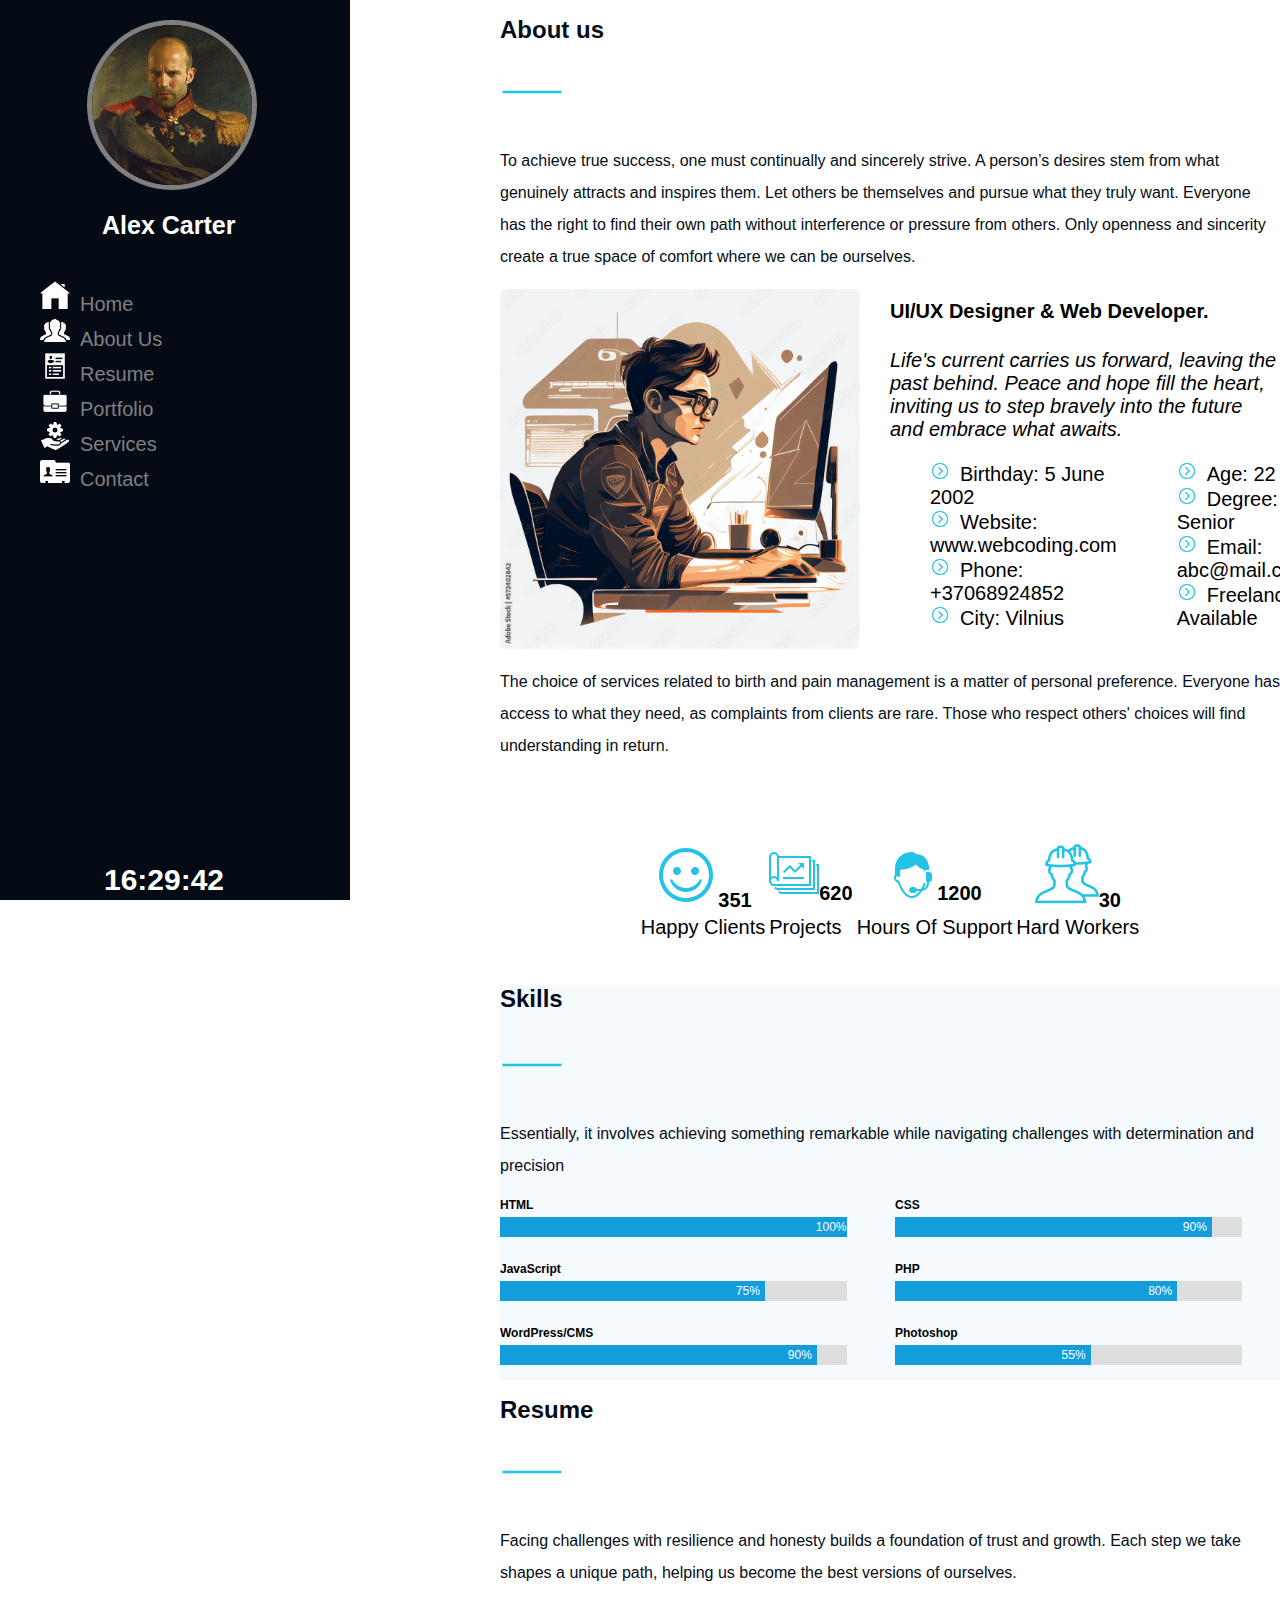
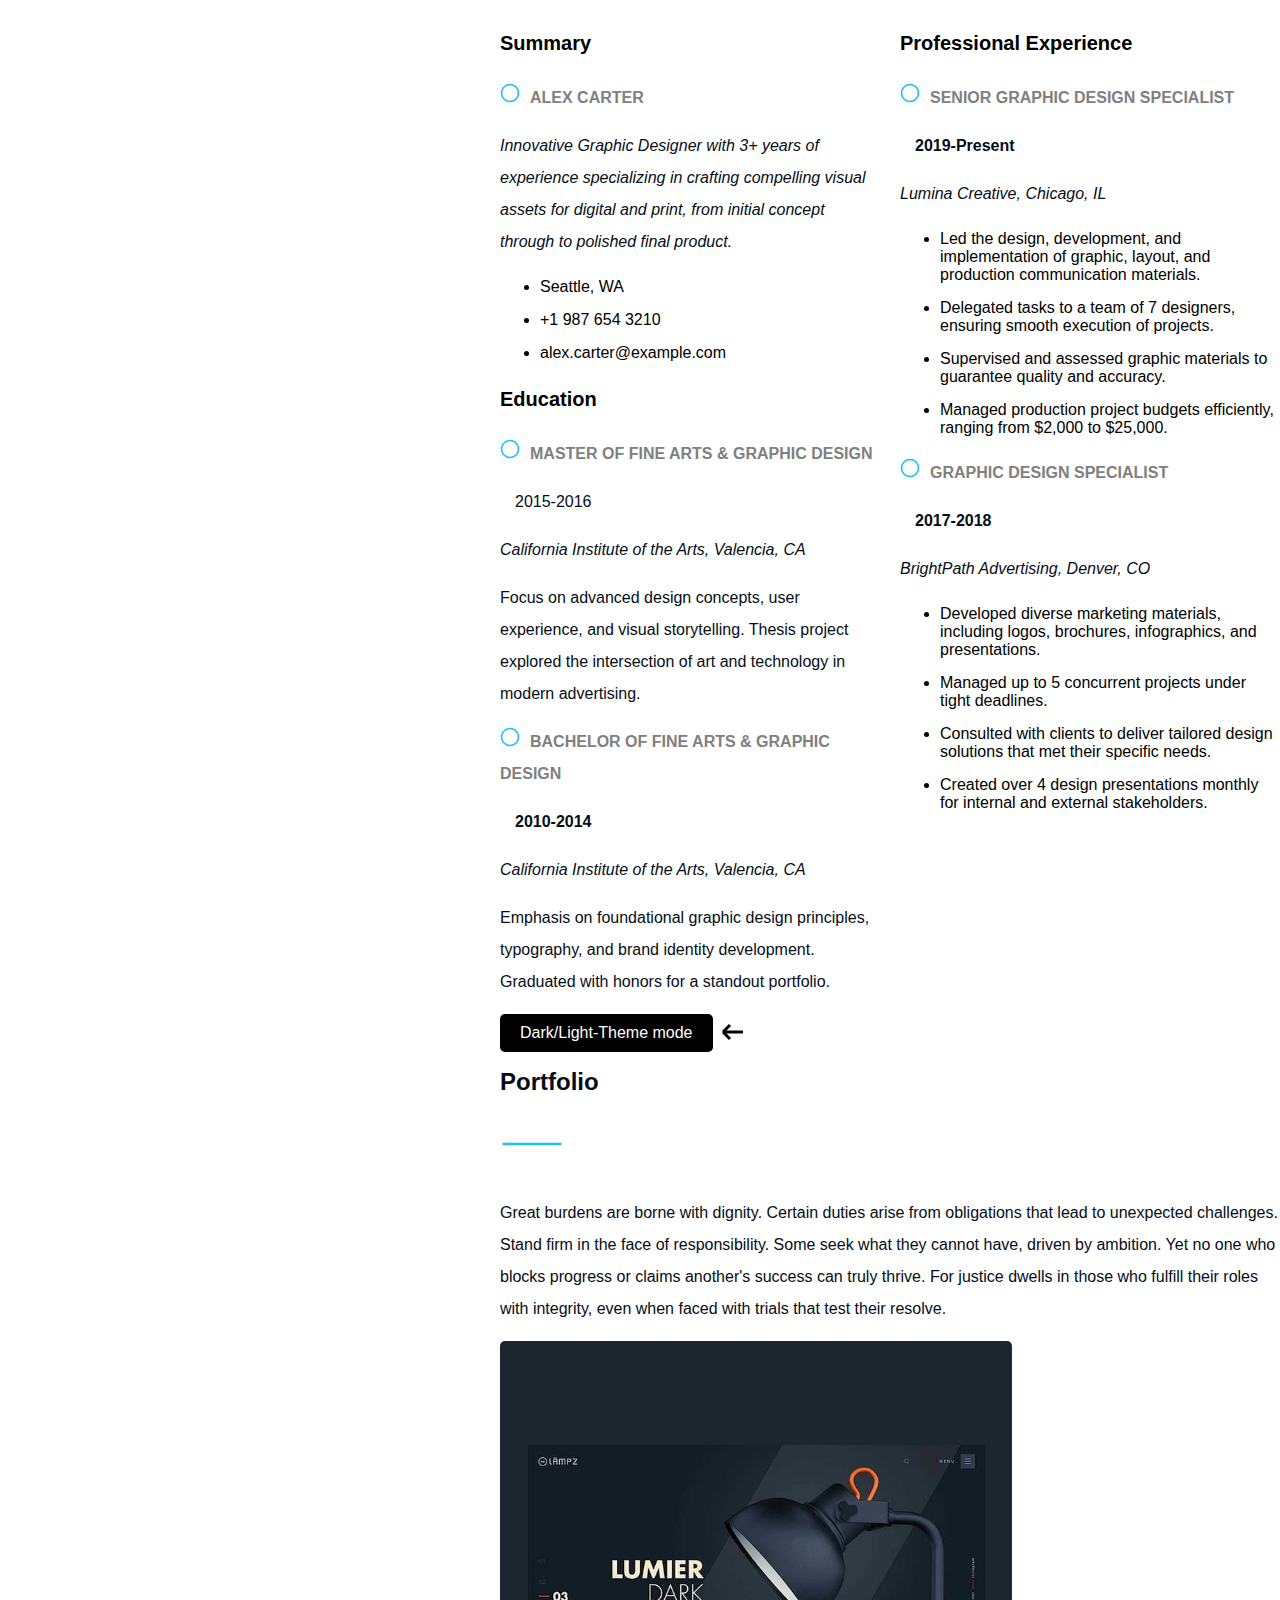
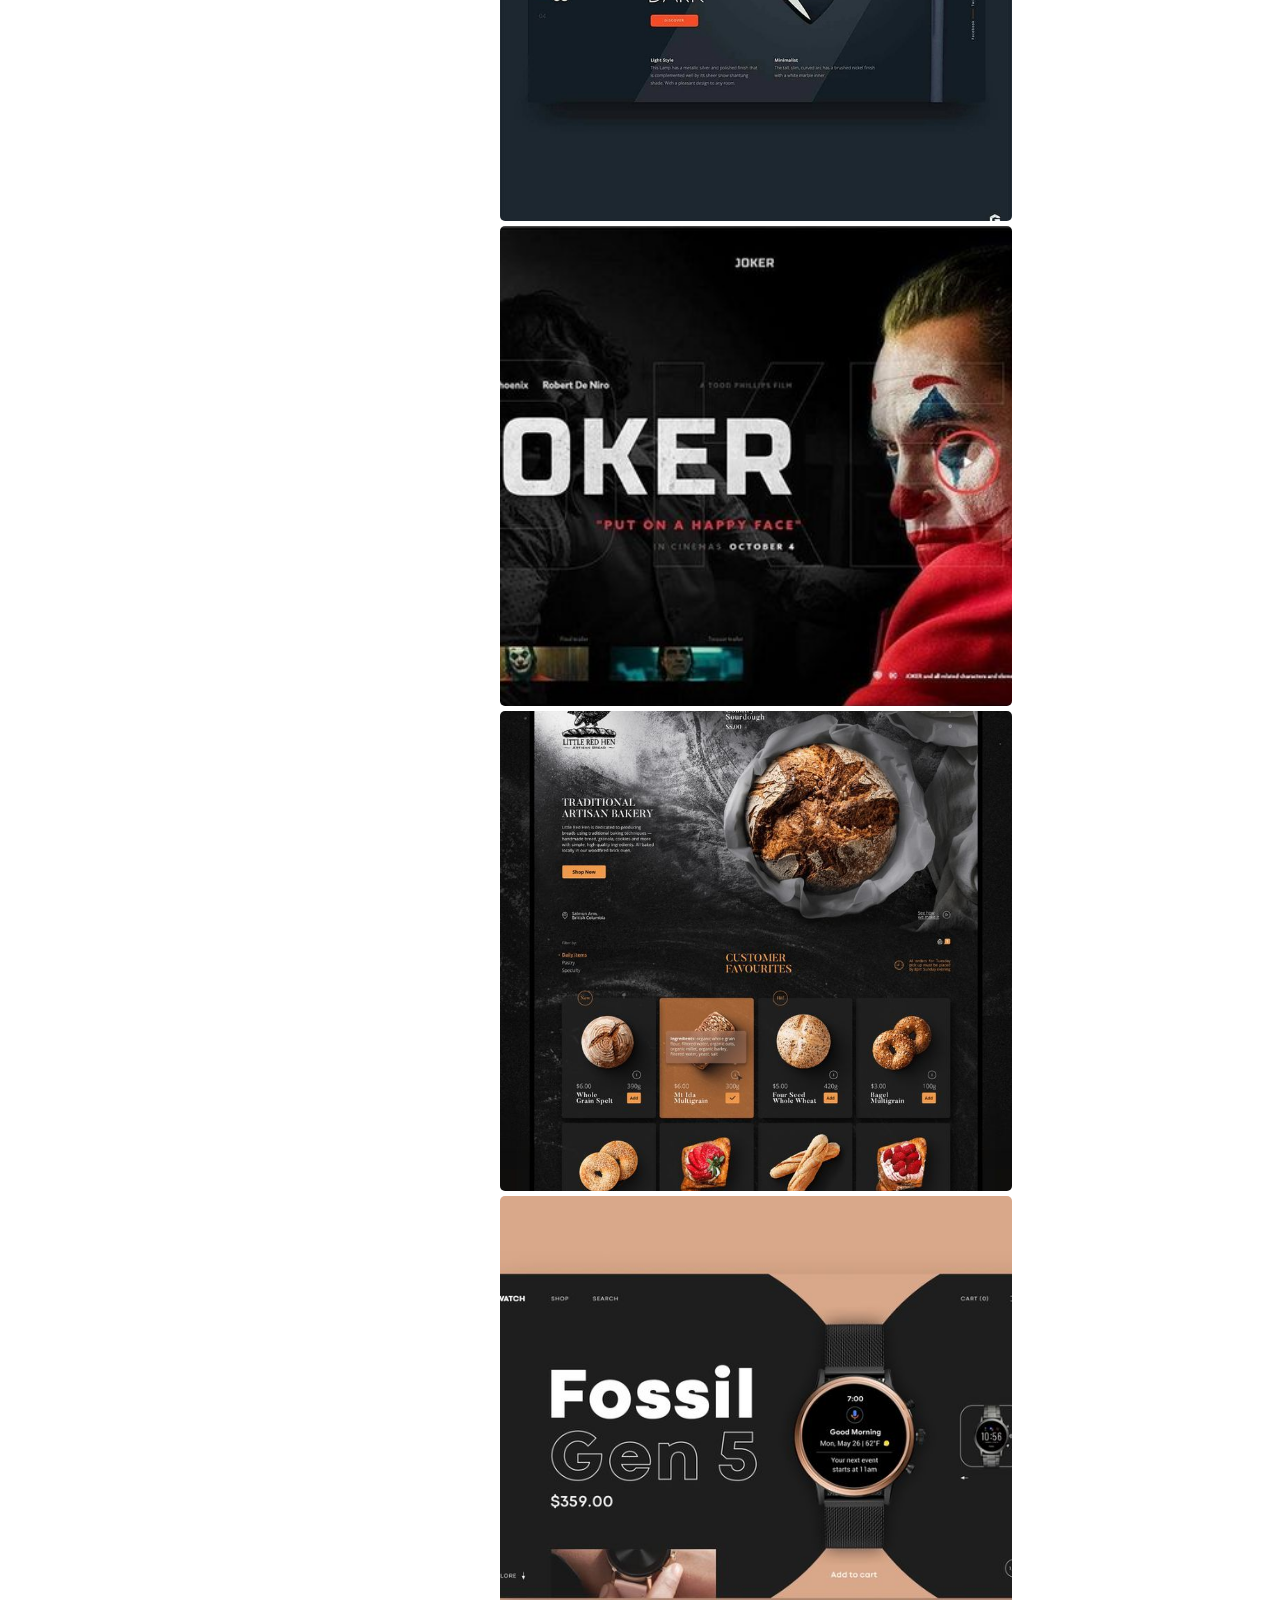
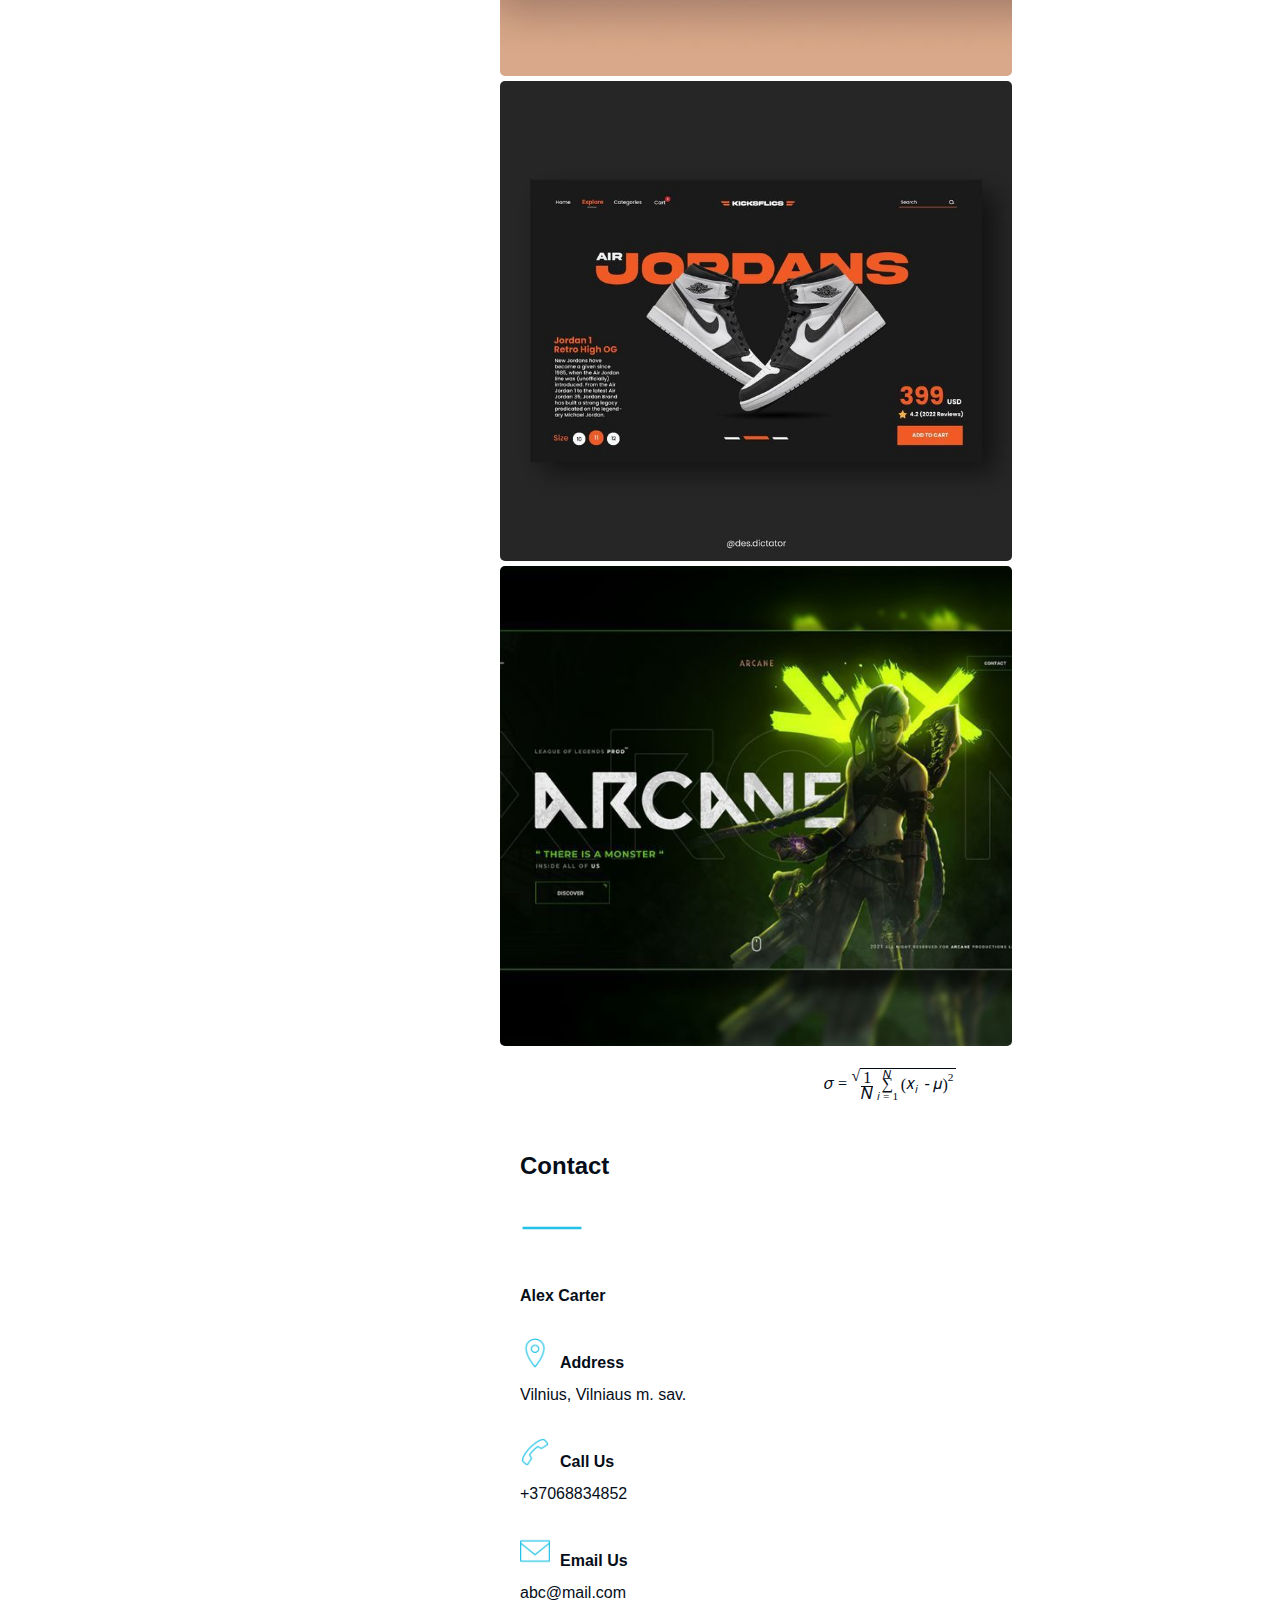
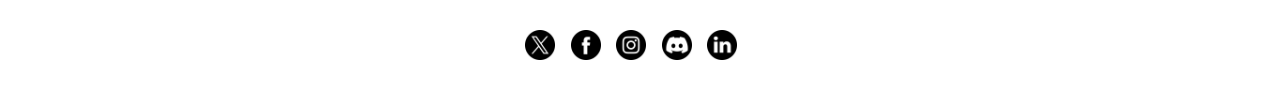
==== LAB10/index.html @ 64a76c17 "Add files via upload" ====
<!DOCTYPE html>
<html lang="en">
    <head>
        <meta charset="UTF-8">
        <meta name="viewport" content="width=device-width, initial-scale=1.0">
        <title>HTML Document</title>
        <link rel="stylesheet" href="styles.css">
        <script src="functions.js" defer></script>
    </head>
    <body>

        <div class="sidebar">
            <ul>
                <li><img src="LB8_Photos/weblogo.jpg"
                        style="width:160px;height:160px" class="web-logo"></li>
                <p class="web-logo-text"><strong>Alex Carter</strong></p>
                <li><a href="#home"><img src="LB8_Photos/home.png" alt="Home"
                            class="sidebar-logo">Home</a></li>
                <li><a href="#about-us"><img src="LB8_Photos/aboutus.png"
                            alt="About Us" class="sidebar-logo">About
                        Us</a></li>
                <li><a href="#Resume"><img src="LB8_Photos/resume.png"
                            alt="Resume" class="sidebar-logo">Resume</a></li>
                <li><a href="#portfolio"><img src="LB8_Photos/portfolio.png"
                            alt="Portfolio"
                            class="sidebar-logo">Portfolio</a></li>
                <li><a href="#services"><img src="LB8_Photos/services.png"
                            alt="Services"
                            class="sidebar-logo">Services</a></li>
                <li><a href="#contact"><img src="LB8_Photos/contact.png"
                            alt="Contact" class="sidebar-logo">Contact</a></li>
                <div id="clock"></div>
            </ul>
        </div>
        <div class="maincontent">
            <div id="home" class="Home"></div>
            <button id="scrollToTopBtn" title="Go to top"><img
                    src="LB8_Photos/scroll.png" class="scroll"></button>
            <div class="biography">
                <section id="about-us" class="about-us">
                    <h1>About us</h1>
                    <img src="LB8_Photos/line.png" class="line">
                    <p>To achieve true success, one must continually and
                        sincerely strive. A
                        person’s desires stem from what genuinely attracts and
                        inspires
                        them. Let others be themselves and pursue what they
                        truly want.
                        Everyone has the right to find their own path without
                        interference
                        or pressure from others. Only openness and sincerity
                        create a true
                        space of comfort where we can be ourselves.</p>
                </section>
                <img src="LB8_Photos/graphic_designer.jpg"
                    alt="Graphic Designer"
                    style="float:left; width:360px;height:360px"
                    class="portret">
                <section class="main-information">
                    <h4>UI/UX Designer & Web Developer.</h4>
                    <em>Life's current carries us forward, leaving the past
                        behind. Peace and
                        hope fill the heart, inviting us to step bravely into
                        the future and
                        embrace what awaits.</em>
                <div class="info-box">
                    <div class="info">
                        <ul>
                            <li><img src="LB8_Photos/infoarrow.png" class="info-arrow">Birthday: 5 June 2002</li>
                            <li><img src="LB8_Photos/infoarrow.png" class="info-arrow">Website: www.webcoding.com</li>
                            <li><img src="LB8_Photos/infoarrow.png" class="info-arrow">Phone: +37068924852</li>
                            <li><img src="LB8_Photos/infoarrow.png" class="info-arrow">City: Vilnius</li>
                            </ul>
                        </div>
                            <div class="info">
                        <ul>
                            <li><img src="LB8_Photos/infoarrow.png" class="info-arrow">Age: 22</li>
                            <li><img src="LB8_Photos/infoarrow.png" class="info-arrow">Degree: Senior</li>
                            <li><img src="LB8_Photos/infoarrow.png" class="info-arrow">Email: abc@mail.com</li>
                            <li><img src="LB8_Photos/infoarrow.png" class="info-arrow">Freelance: Available</li>
                        </ul>
                    </div>
                </div>
                    <p>The choice of services related to birth and pain
                        management is a matter
                        of personal preference.
                        Everyone has access to what they need, as complaints
                        from clients are
                        rare. Those who respect others' choices will find
                        understanding in
                        return.</p>
                </section>
                <table class="statistics">
                    <tr>
                        <th><img src="LB8_Photos/happyclients.png" class="stat-photo">351</th>
                        <th><img src="LB8_Photos/projects.png" class="stat-photo">620</th>
                        <th><img src="LB8_Photos/hoursofsupport.png" class="stat-photo">1200</th>
                        <th><img src="LB8_Photos/hardworkers.png" class="stat-photo">30</th>
                    </tr>
                    <tr>
                        <td>Happy Clients</td>
                        <td>Projects</td>
                        <td>Hours Of Support</td>
                        <td>Hard Workers</td>
                    </tr>
                </table>
            </div>
            <br>
            <div id="skills" class="skills">
                <h2>Skills</h2>
                <img src="LB8_Photos/line.png" class="line">
                <p>Essentially, it involves achieving something remarkable while
                    navigating challenges with determination and precision</p>
                <div class="skills-container">
                    <div class="skill-bar">
                        <span>HTML</span>
                        <div class="progress-bar">
                            <div class="fill" style="width: 100%;">100%</div>
                        </div>
                    </div>
                    <div class="skill-bar">
                        <span>CSS</span>
                        <div class="progress-bar">
                            <div class="fill" style="width: 90%;">90%</div>
                        </div>
                    </div>
                    <div class="skill-bar">
                        <span>JavaScript</span>
                        <div class="progress-bar">
                            <div class="fill" style="width: 75%;">75%</div>
                        </div>
                    </div>
                    <div class="skill-bar">
                        <span>PHP</span>
                        <div class="progress-bar">
                            <div class="fill" style="width: 80%;">80%</div>
                        </div>
                    </div>
                    <div class="skill-bar">
                        <span>WordPress/CMS</span>
                        <div class="progress-bar">
                            <div class="fill" style="width: 90%;">90%</div>
                        </div>
                    </div>
                    <div class="skill-bar">
                        <span>Photoshop</span>
                        <div class="progress-bar">
                            <div class="fill" style="width: 55%;">55%</div>
                        </div>
                    </div>
                </div>
            </div>
            <div id="Resume" class="Resume">
                <h1>Resume</h1>
                <img src="LB8_Photos/line.png" class="line">
                <p>Facing challenges with resilience and honesty builds a
                    foundation of
                    trust and growth. Each step we take shapes a unique path,
                    helping us
                    become the best versions of ourselves.</p>
                    <div class="exp">
            <div class="half-exp">
                    <h4>Summary</h4>
                <div class="summary">
                    <p style="color: gray"><img src="LB8_Photos/circle.png" class="circle-logo"><strong>ALEX CARTER</strong></p>
                    <p><em>Innovative Graphic Designer with 3+ years of experience
                        specializing in
                        crafting compelling
                        visual assets for digital and print, from initial
                        concept through to
                        polished final product.</em></p>
                    <ul>
                        <li>Seattle, WA</li>
                        <li>+1 987 654 3210</li>
                        <li>alex.carter@example.com</li>
                    </ul>
                </div>
                <h4>Education</h4>
                <div class="education">
                <p style="color: gray"><img src="LB8_Photos/circle.png" class="circle-logo"><strong>MASTER OF FINE ARTS & GRAPHIC DESIGN</strong></p>
                <p style="margin-left: 15px">2015-2016</p>
                <p><em>California Institute of the Arts, Valencia, CA</em></p>
                <p>Focus on advanced design concepts, user experience, and
                    visual
                    storytelling. Thesis project explored the intersection of
                    art and
                    technology in modern advertising.</p>
                <p style="color: gray"><img src="LB8_Photos/circle.png" class="circle-logo"><strong>BACHELOR OF FINE ARTS & GRAPHIC DESIGN</strong></p>
                <p style="margin-left: 15px"><strong>2010-2014</strong></p>
                <p><em>California Institute of the Arts, Valencia, CA</em></p>
                <p>Emphasis on foundational graphic design principles,
                    typography, and brand
                    identity development. Graduated with honors for a standout
                    portfolio.</p>
                </div>
            </div>
                <div class="half-exp">
                    <h4>Professional Experience</h4>
                    <div class="experience">
                    <p style="color: gray"><img src="LB8_Photos/circle.png" class="circle-logo"><strong>SENIOR GRAPHIC DESIGN SPECIALIST</strong></p>
                    <p style="margin-left: 15px"><strong>2019-Present</strong></p>
                    <p><em>Lumina Creative, Chicago, IL</em></p>
                    <ul>
                        <li>Led the design, development, and implementation of
                            graphic, layout,
                            and production communication materials.</li>
                        <li>Delegated tasks to a team of 7 designers, ensuring
                            smooth execution
                            of projects.</li>
                        <li>Supervised and assessed graphic materials to
                            guarantee quality and
                            accuracy.</li>
                        <li>Managed production project budgets efficiently,
                            ranging from $2,000
                            to $25,000.</li>
                    </ul>
                
                    <p style="color: gray"><img src="LB8_Photos/circle.png" class="circle-logo"><strong>GRAPHIC DESIGN SPECIALIST</strong></p>
                    <p style="margin-left: 15px"><strong>2017-2018</strong></p>
                    <p><em>BrightPath Advertising, Denver, CO</em></p>
                    <ul>
                        <li>Developed diverse marketing materials, including
                            logos, brochures,
                            infographics, and presentations.</li>
                        <li>Managed up to 5 concurrent projects under tight
                            deadlines.</li>
                        <li>Consulted with clients to deliver tailored design
                            solutions that met
                            their specific needs.</li>
                        <li>Created over 4 design presentations monthly for
                            internal and
                            external stakeholders.</li>
                    </ul>
                    </div>
                </div>
            </div>
                    <button id="theme-toggle">Dark/Light-Theme mode</button>
                    <svg width="30" height="30"
                        xmlns="http://www.w3.org/2000/svg"
                        style="vertical-align: middle;">
                        <line x1="25" y1="15" x2="5" y2="15" stroke="black"
                            stroke-width="3" />
                        <line x1="5" y1="15" x2="12" y2="8" stroke="black"
                            stroke-width="3" />
                        <line x1="5" y1="15" x2="12" y2="22" stroke="black"
                            stroke-width="3" />
                    </svg>
            </div>
            <div id="portfolio" class="portfolio">
                <h1>Portfolio</h1>
                <img src="LB8_Photos/line.png" class="line">
                <p>Great burdens are borne with dignity. Certain duties arise
                    from
                    obligations that lead to unexpected challenges. Stand firm
                    in the face
                    of responsibility.
                    Some seek what they cannot have, driven by ambition. Yet no
                    one who
                    blocks progress or claims another's success can truly
                    thrive.
                    For justice dwells in those who fulfill their roles with
                    integrity, even
                    when faced with trials that test their resolve.</p>
            </div>
            <div class="photos">
                <img src="LB8_Photos/lamp.jpg" alt="Lamp"
                    style="width:512px;height:480px">
                <img src="LB8_Photos/Joker.jpg" alt="Joker"
                    style="width:512px;height:480px">
                <img src="LB8_Photos/bakery.jpg" alt="Bakery"
                    style="width:512px;height:480px">
                <img src="LB8_Photos/watches.jpg" alt="Watch"
                    style="width:512px;height:480px">
                <img src="LB8_Photos/shoes.jpg" alt="Jordans"
                    style="width:512px;height:480px">
                <img src="LB8_Photos/arcane.jpg" alt="Arcane"
                    style="width:512px;height:480px">
            </div>
            <p>
                <math display="block">
                    <mrow>
                        <mi>σ</mi> <mo>=</mo>
                    </mrow>
                    <msqrt>
                        <mrow>
                            <mfrac>
                                <mn>1</mn>
                                <mi>N</mi>
                            </mfrac>
                            <munderover>
                                <mo stretchy="true" form="prefix">&sum;</mo>
                                <mrow>
                                    <mi>i</mi>
                                    <mo form="infix">=</mo>
                                    <mn>1</mn>
                                </mrow>
                                <mi>N</mi>
                            </munderover>
                            <msup>
                                <mrow>
                                    <mo>(</mo>
                                    <mrow>
                                        <msub>
                                            <mi>x</mi>
                                            <mi>i</mi>
                                        </msub>
                                        <mo>-</mo>
                                        <mi>μ</mi>
                                    </mrow>
                                    <mo>)</mo>
                                </mrow>
                                <mn>2</mn>
                            </msup>
                        </mrow>
                    </msqrt>
                </math>
            </p>
            <footer id="contact">
                <h1 style="text-align: left;">Contact</h1>
                <img src="LB8_Photos/line.png" style="float: left;" class="line">
                <p style="margin-top: 100px;"><strong>Alex Carter</strong></p>
                <p><img src="LB8_Photos/address.png" class="contact-logo"><strong>Address<br></strong> Vilnius, Vilniaus m. sav.</p>
                <p><img src="LB8_Photos/call.png" class="contact-logo"><strong>Call Us<br></strong> +37068834852</p>
                <p><img src="LB8_Photos/email.png" class="contact-logo"><strong>Email Us<br></strong> abc@mail.com</p>
                <a href="https://twitter.com"><img src="LB8_Photos/X.png"
                        class="logo"></a>
                <a href="https://facebook.com"><img
                        src="LB8_Photos/facebook.png" class="logo"></a>
                <a href="https://www.instagram.com"><img
                        src="LB8_Photos/instagram.png" class="logo"></a>
                <a href="https://discord.com"><img src="LB8_Photos/discord.png"
                        class="logo"></a>
                <a href="https://www.linkedin.com"><img
                        src="LB8_Photos/linkedin.png" class="logo"></a>
            </footer>
        </div>
    </body>
</html>
---- LAB10/styles.css ----
.info-box {
    display: flex;
    gap: 20px;
}

.info-group {
    flex: 1; 
}
.info-box ul {
    list-style-type: none; 
}

.info-arrow {
    width: 20px; 
    height: 20px;
    margin-right: 10px;
}

h1,
h2 {
    font-family: 'Arial', sans-serif;
    font-size: 24px;
    font-weight: bold;
    color: #050D18;
}

h4 {
    font-size: 20px;
}


p {
    font-family: 'Arial', sans-serif;
    font-size: 16px;
    font-weight: normal;
    line-height: 2;
    color: #050D18;
}

.skills {
    background-color: #F4FAFD;
}

.skills-container {
    display: grid;
    grid-template-columns: 1fr 1fr; 
    gap: 10px; 
}

.skill-bar {
    margin-bottom: 15px;
    font-size: 12px;
}

.skill-bar span {
    display: block;
    font-weight: bold;
    margin-bottom: 5px;
}

.progress-bar {
    width: 90%;
    background-color: #ddd;
    overflow: hidden;
    position: relative;
}

.progress-bar .fill {
    background-color: #149DDD;
    height: 20px;
    line-height: 20px;
    color: white;
    text-align: right;
    padding-right: 5px;
    white-space: nowrap;
}

.exp {
    display: flex;
    gap: 20px;
}

.half-exp {
    flex: 1; 
}

img {
    max-width: 100%;
    height: auto;
    border-radius: 5px;
    object-fit: cover;
}

@media (min-width: 480px) {
    body {
        font-size: 18px;
    }
    
    .photos {
        grid-template-columns: repeat(2, 1fr); 
    }
}

@media (min-width: 768px) {
    body {
        font-size: 20px;
    }
    
    .photos {
        grid-template-columns: repeat(3, 1fr); 
    }
}


body {
    background-color: #ffffff;
    color: #000000;
    font-family: Arial, sans-serif;
}


body.dark-mode {
    background-color: #121212;
    color: #ffffff;
}

body.dark-mode h1,
body.dark-mode h2,
body.dark-mode p {
    color: #ffffff;
}

body.dark-mode .skills{
    background-color: gray;
}

button {
    background-color: black;
    color: white;
    border: none;
    padding: 10px 20px;
    font-size: 16px;
    cursor: pointer;
    border-radius: 5px;
}

button:hover {
    background-color: #0b284b;
}

.portret {
    margin-right: 30px;
}

.statistics {
    margin-top: 10% ;
    margin-left: auto;
    margin-right: auto;
}

.summary {
    margin-left: auto;
}

.experience {
    margin-right: auto;
}


body {
    margin: 0;
    padding: 0;
    font-family: Arial, sans-serif;
}

.maincontent {
    padding-left: 500px;
}

.half-exp li{
    font-size: 16px;
    margin-top: 15px;
}

.sidebar {
    list-style-type: none;
    margin: 0;
    padding: 0;
    width: 350px;
    background-color: #040b14;
    height: 100%; 
    position: fixed; 
    overflow: auto;
    top: 0;
    left: 0;
    text-align: left;
  }

.sidebar a {
    color:gray;
}
#clock {
    font-size: 30px;
    font-weight: bold;
    text-align: center;
    margin: 120% 20% 0 0; 
    color: #fff;
}

#scrollToTopBtn {
    display: none;
    position: fixed;
    bottom: 20px;
    right: 20px;
    z-index: 99;
    font-size: 18px;
    border: none;
    outline: none;
    background-color: black;
    color: white;
    cursor: pointer;
    padding: 15px;
    border-radius: 50%;
    opacity: 0.2;
}

#scrollToTopBtn:hover {
    background-color: #333;
}

.sidebar ul li a:hover {
    color: #fff;
    transition: all 0.3s;
}
.sidebar ul li a {
    text-decoration: none; 
    border-bottom: none; 
}
.sidebar ul {
    list-style-type: none;
    margin-right: 0%
}
.web-logo {
    max-width: 100%;
    height: auto;
    display: block; 
    border-radius: 50%;
    border: 5px solid gray;
    margin-left: 15%;
}

footer {
    text-align: left; 
    padding: 20px; 

}
.logo {
    width: 30px; 
    height: 30px; 
    margin: 5px;
}

img.sidebar-logo {
    width: 30px; 
    height: 30px;
    margin-right: 10px;
}

.web-logo-text { 
    font-size: 25px; 
    color: #ffffff; 
    margin: 10px 0 10% 20%; 
}

.contact-logo {
    width: 30px; 
    height: 30px; 
    margin-right: 10px;
    margin-top: 10px;
    border-radius: 20%;
}

.contact-logo:hover {
    transform: scale(1.1); 
}

.circle-logo {
    width: 20px; 
    height: 20px;
    margin-right: 10px;
}
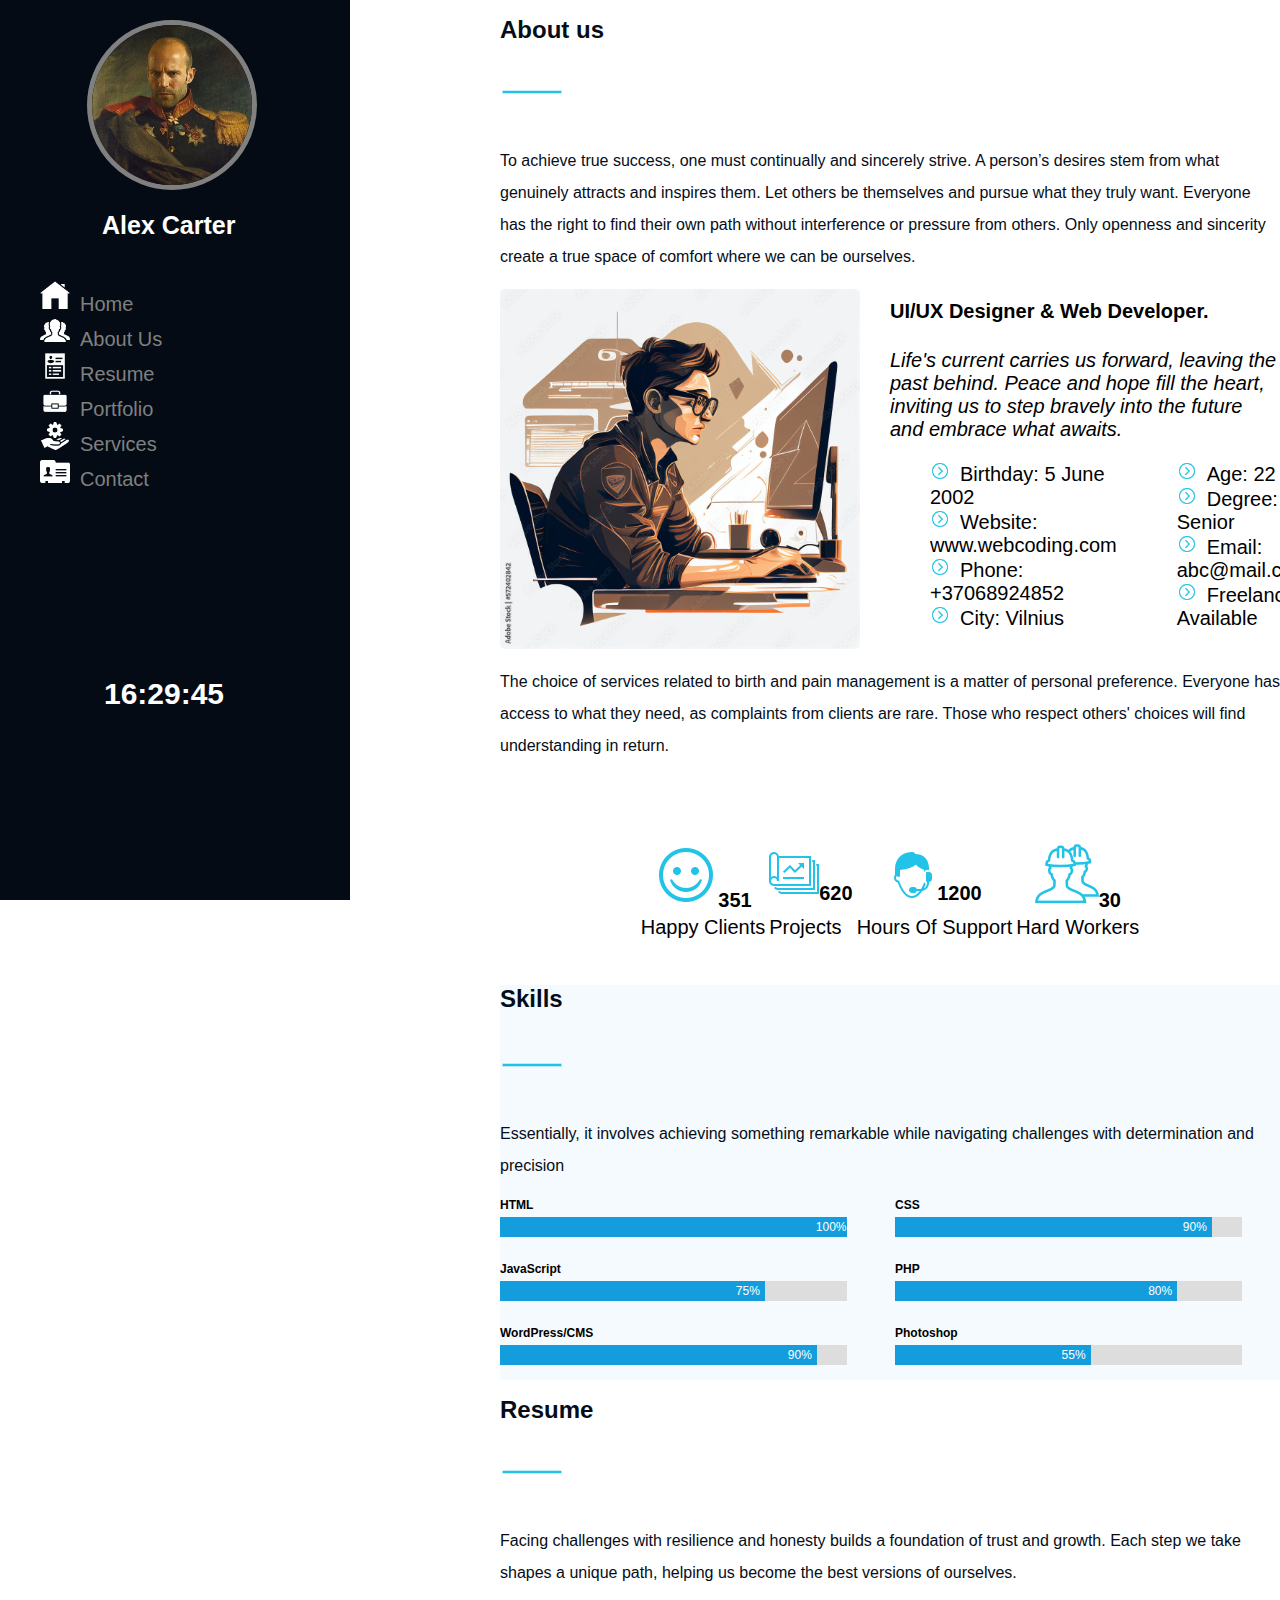
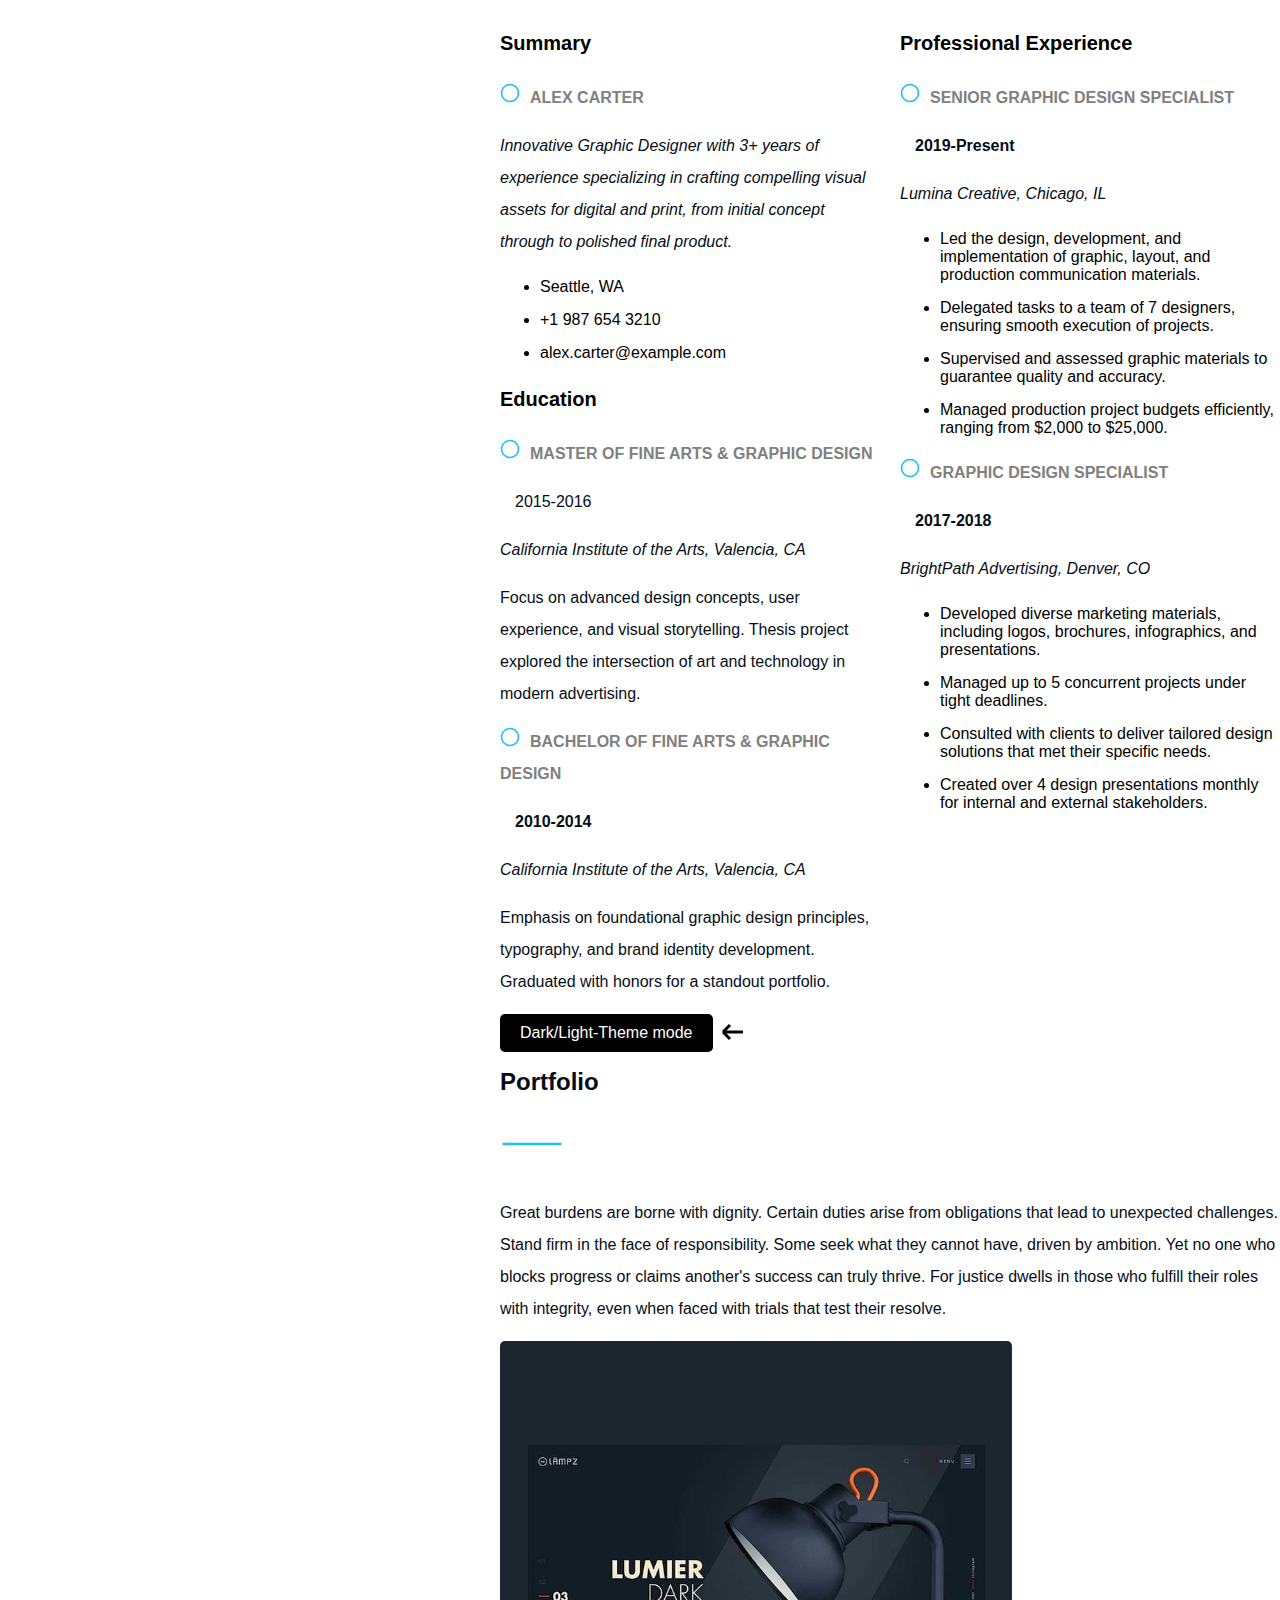
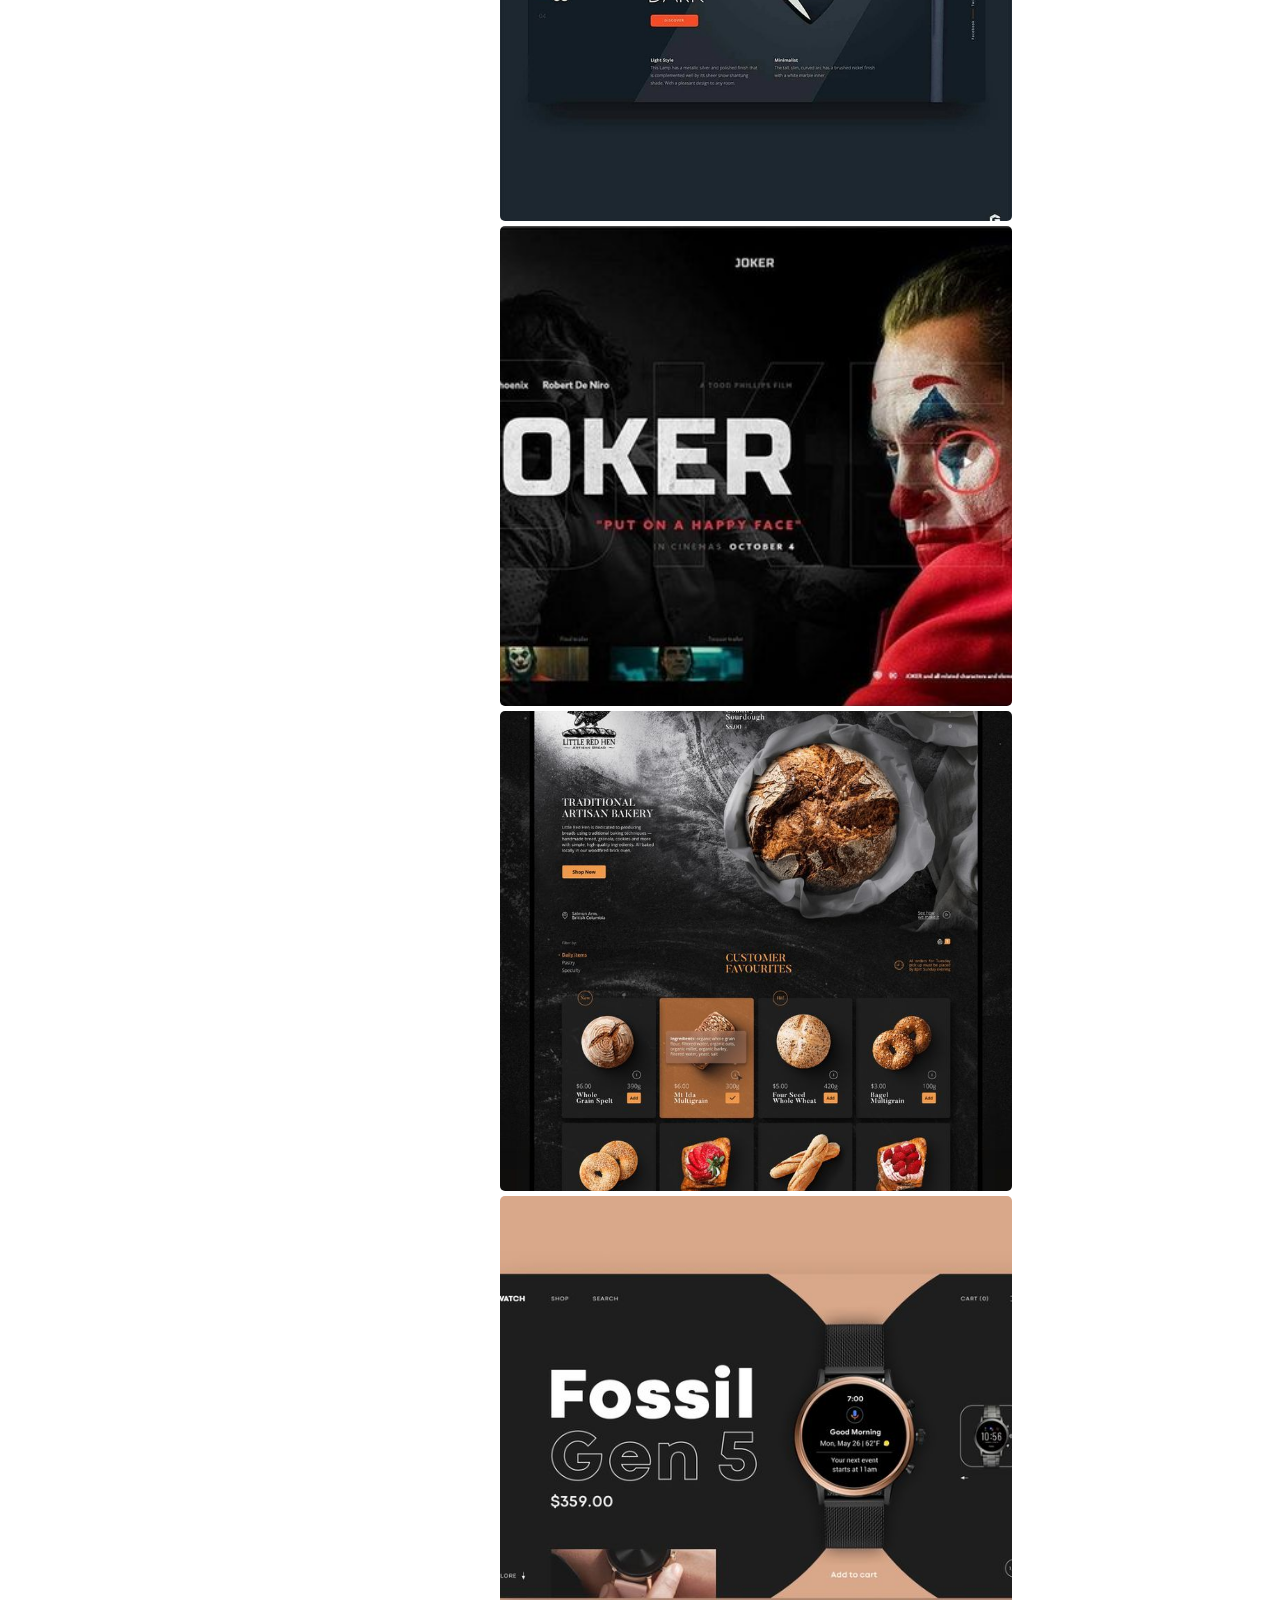
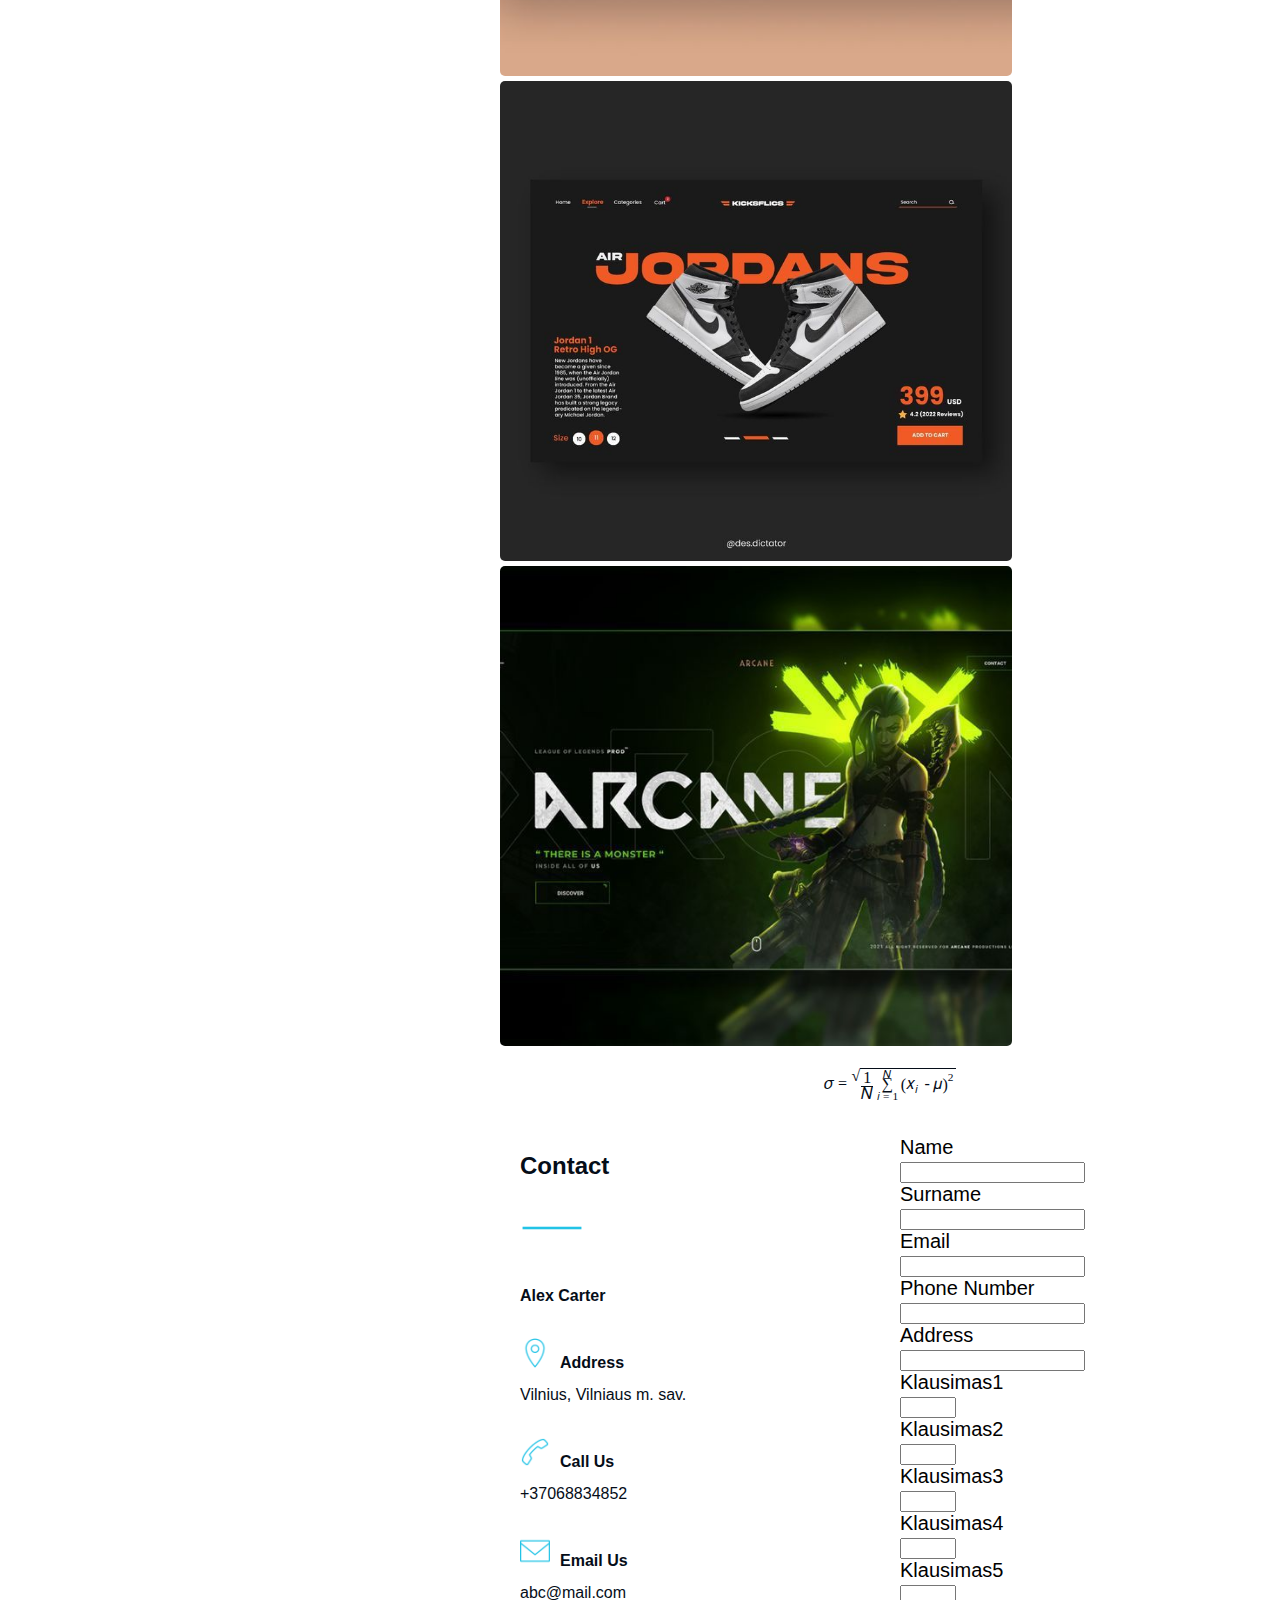
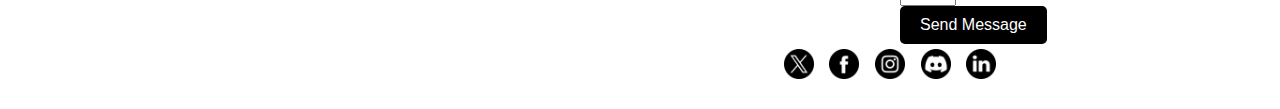
==== commit ff804ee7: "Add files via upload" ====
--- a/LAB10/index.html
+++ b/LAB10/index.html
@@ -316,12 +316,43 @@
                 </math>
             </p>
             <footer id="contact">
+                <div class="contacts">
+                <div class="contact-form">
                 <h1 style="text-align: left;">Contact</h1>
                 <img src="LB8_Photos/line.png" style="float: left;" class="line">
                 <p style="margin-top: 100px;"><strong>Alex Carter</strong></p>
                 <p><img src="LB8_Photos/address.png" class="contact-logo"><strong>Address<br></strong> Vilnius, Vilniaus m. sav.</p>
                 <p><img src="LB8_Photos/call.png" class="contact-logo"><strong>Call Us<br></strong> +37068834852</p>
                 <p><img src="LB8_Photos/email.png" class="contact-logo"><strong>Email Us<br></strong> abc@mail.com</p>
+            </div>
+                <div class="contact-form">
+                    <form id="contact-forms">
+                    <label for="Name"> Name</label><br> 
+                    <input type="text" id="name" name="name" required><br>
+                    <label for="Surname"> Surname</label><br>
+                    <input type="text" id="surname" surname="surname" required><br>
+                    <label for="Email"> Email</label><br>
+                    <input type="email" id="email" email="email" required><br>
+                    <label for="Phone"> Phone Number</label><br>
+                    <input type="tel" id="phone" phone="phone" required><br>
+                    <label for="Address"> Address</label><br>
+                    <input type="text" id="address" address="address" required><br>
+                    <label for="q1"> Klausimas1</label><br>
+                    <input type="number" id="q1" q1="q1" min="1" max="10" required><br>
+                    <label for="q2"> Klausimas2</label><br>
+                    <input type="number" id="q2" q2="q2" min="1" max="10"  required><br>
+                    <label for="q3"> Klausimas3</label><br>
+                    <input type="number" id="q3" q3="q3" min="1" max="10"  required><br>
+                    <label for="q4"> Klausimas4</label><br>
+                    <input type="number" id="q4" q4="q4" min="1" max="10"  required><br>
+                    <label for="q5"> Klausimas5</label><br>
+                    <input type="number" id="q5" q5="q5" min="1" max="10"  required><br>
+                    <button type="button" id="saveButton">Send Message</button>
+                </form>
+                <div id="result"></div>
+                </div>
+            </div>
+                <div class="socials" style="text-align: center;">
                 <a href="https://twitter.com"><img src="LB8_Photos/X.png"
                         class="logo"></a>
                 <a href="https://facebook.com"><img
@@ -332,6 +363,7 @@
                         class="logo"></a>
                 <a href="https://www.linkedin.com"><img
                         src="LB8_Photos/linkedin.png" class="logo"></a>
+                    </div>
             </footer>
         </div>
     </body>
--- a/LAB10/styles.css
+++ b/LAB10/styles.css
@@ -8,6 +8,15 @@
 }
 .info-box ul {
     list-style-type: none; 
+}
+
+.contacts {
+    display: flex;
+    gap: 20px;
+}
+
+.contact-form {
+    flex: 1;
 }
 
 .info-arrow {
@@ -203,7 +212,7 @@
     font-size: 30px;
     font-weight: bold;
     text-align: center;
-    margin: 120% 20% 0 0; 
+    margin: 60% 20% 0 0; 
     color: #fff;
 }
 
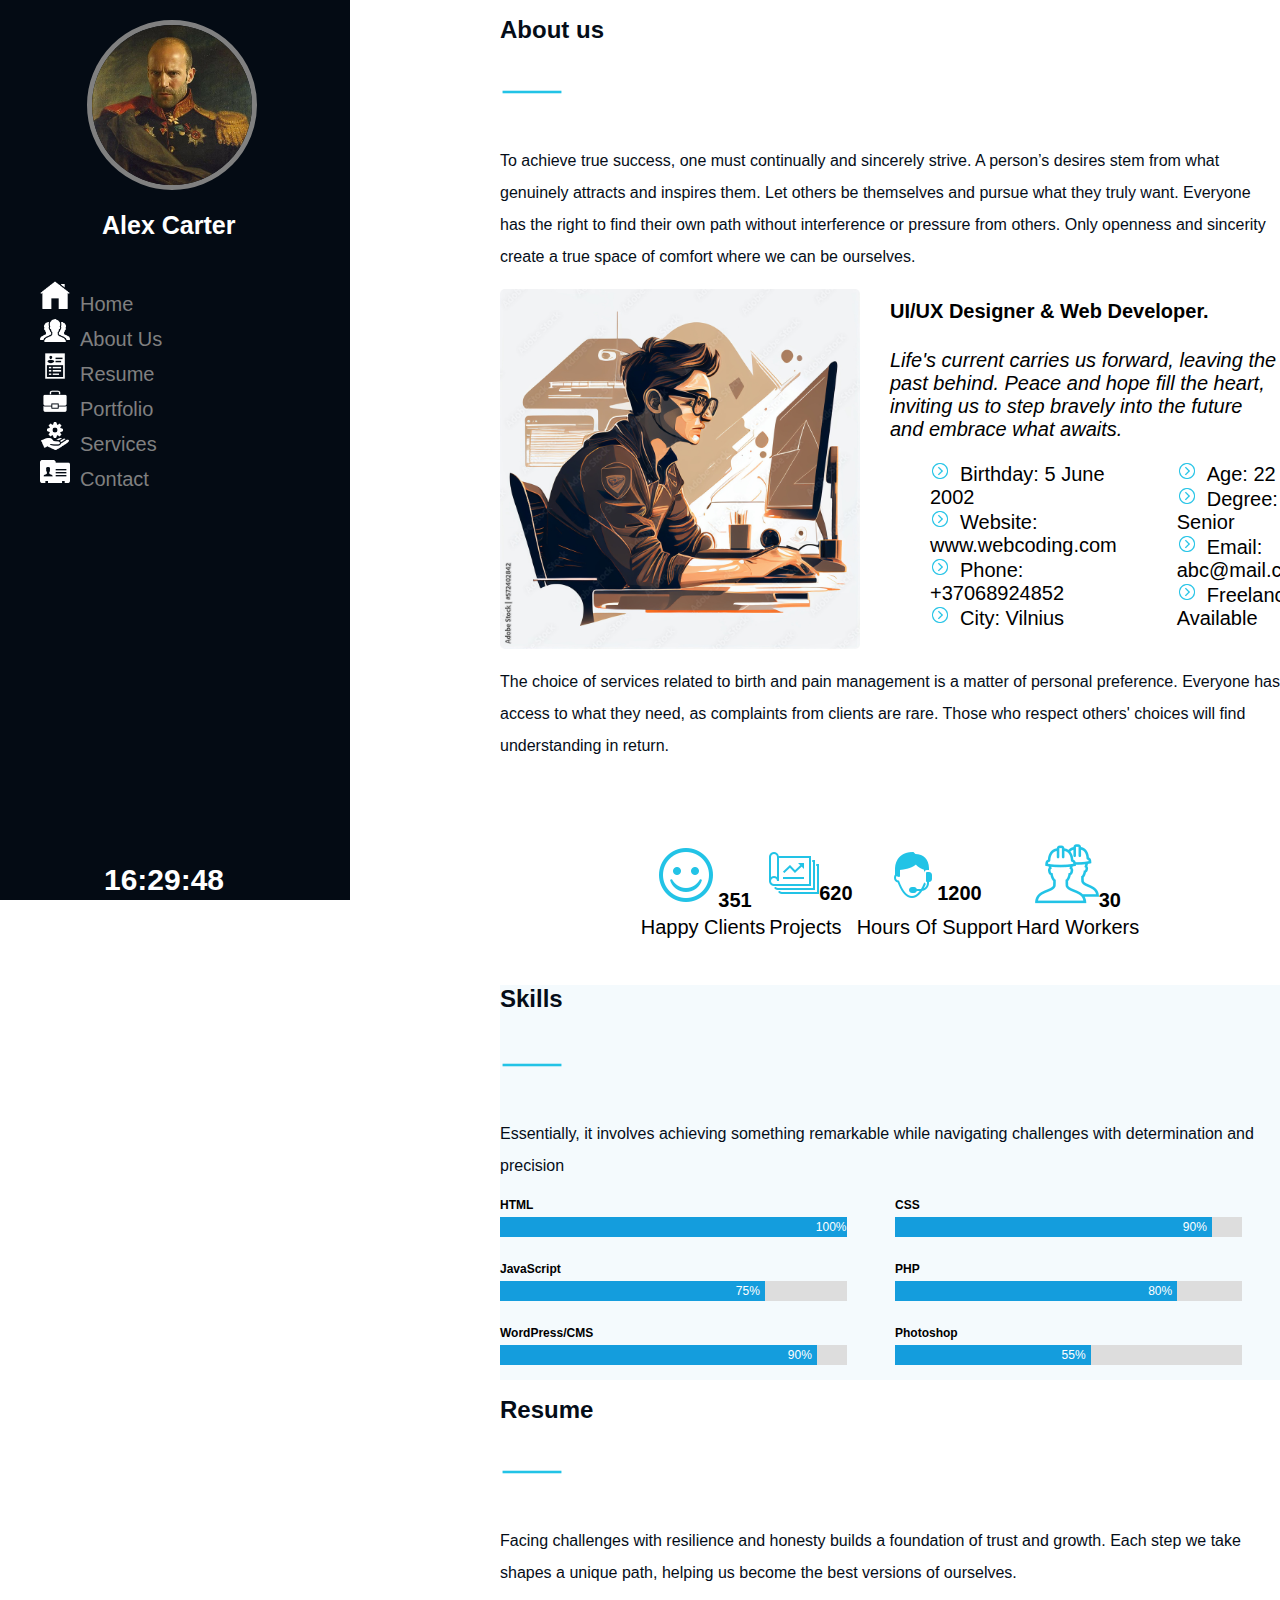
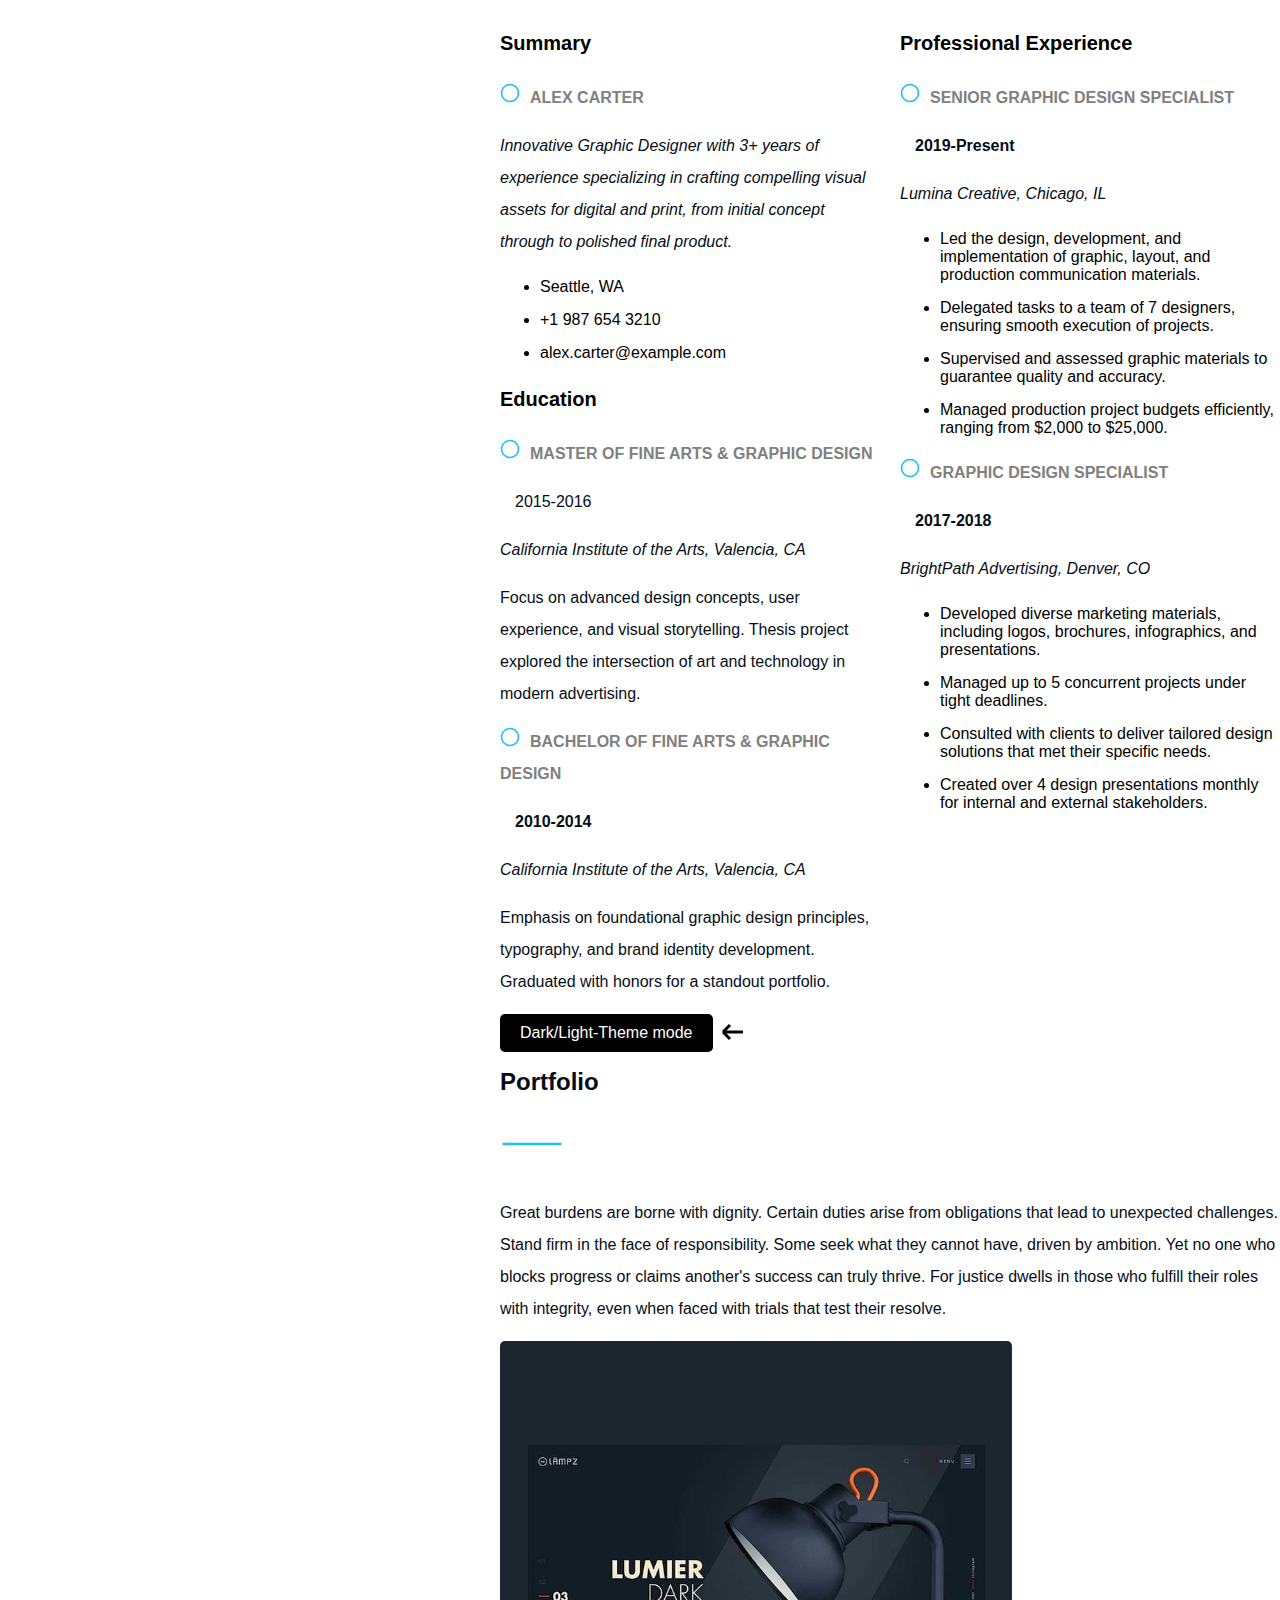
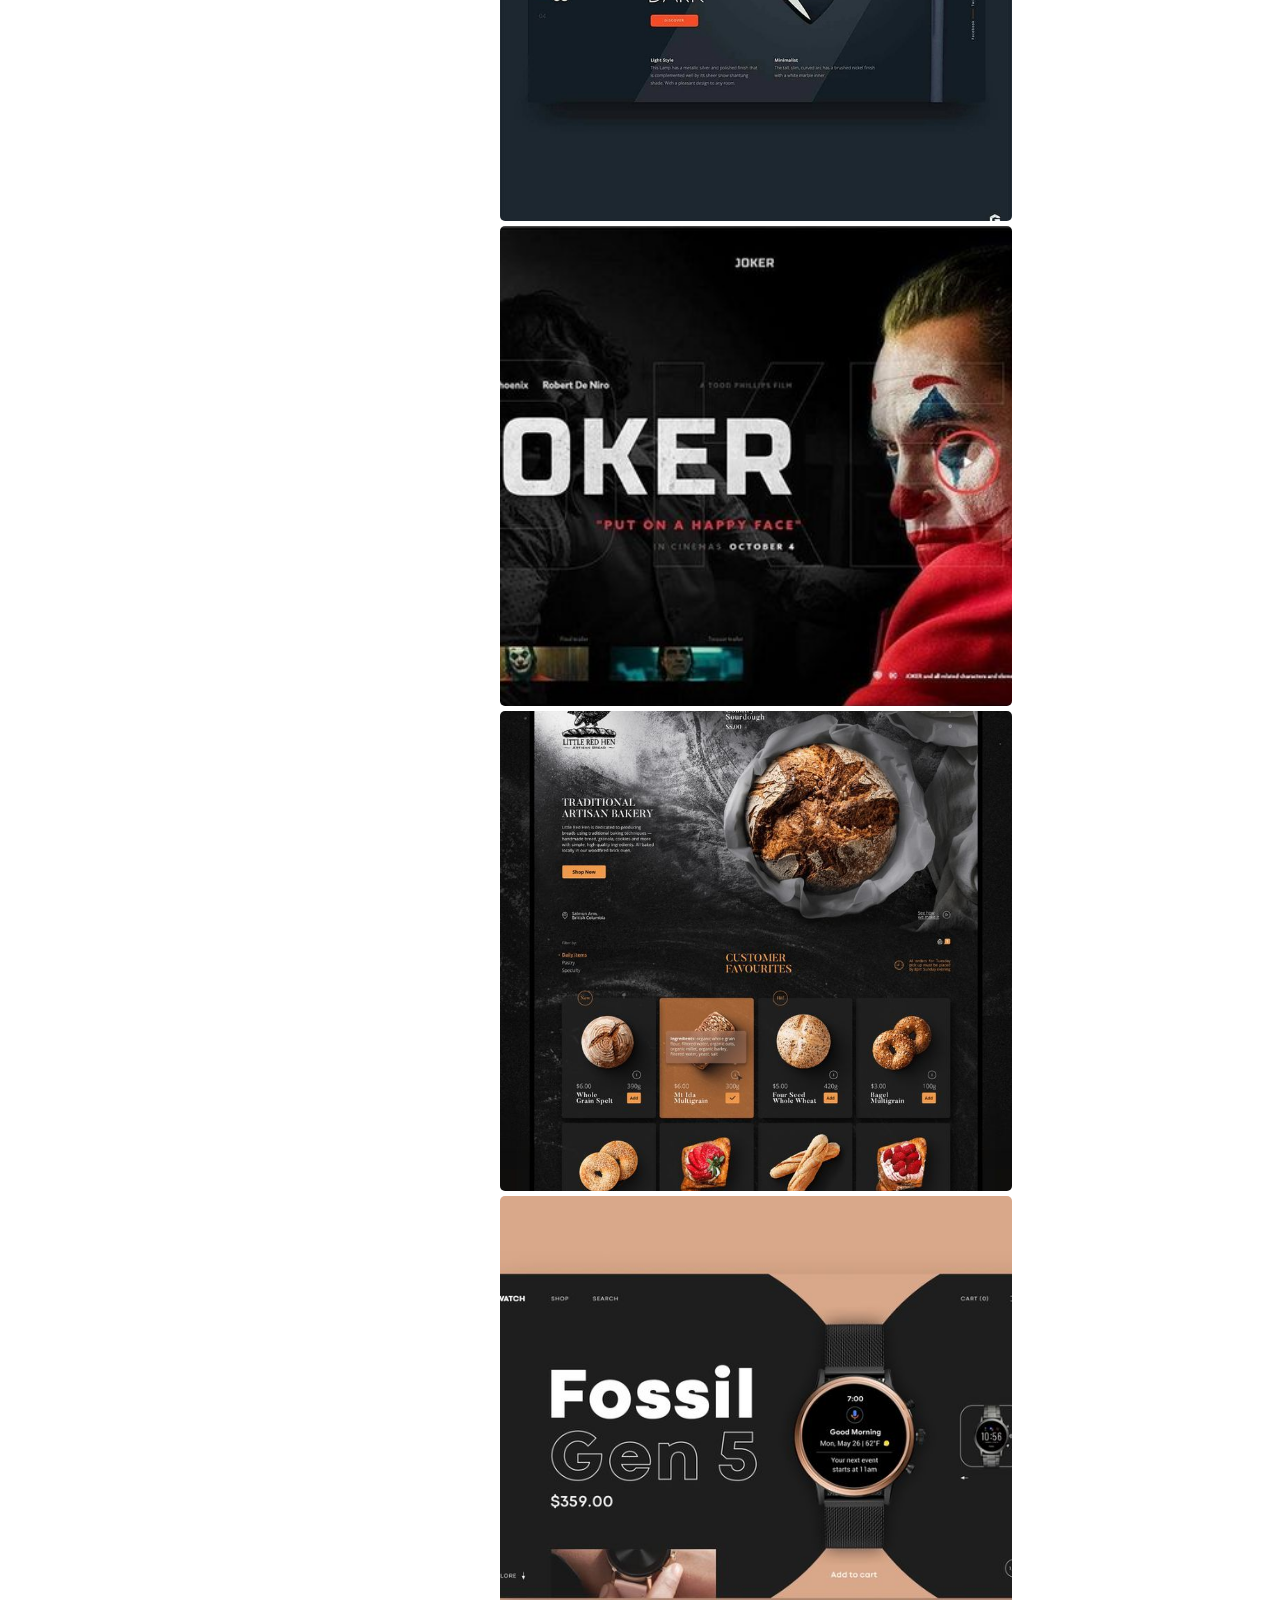
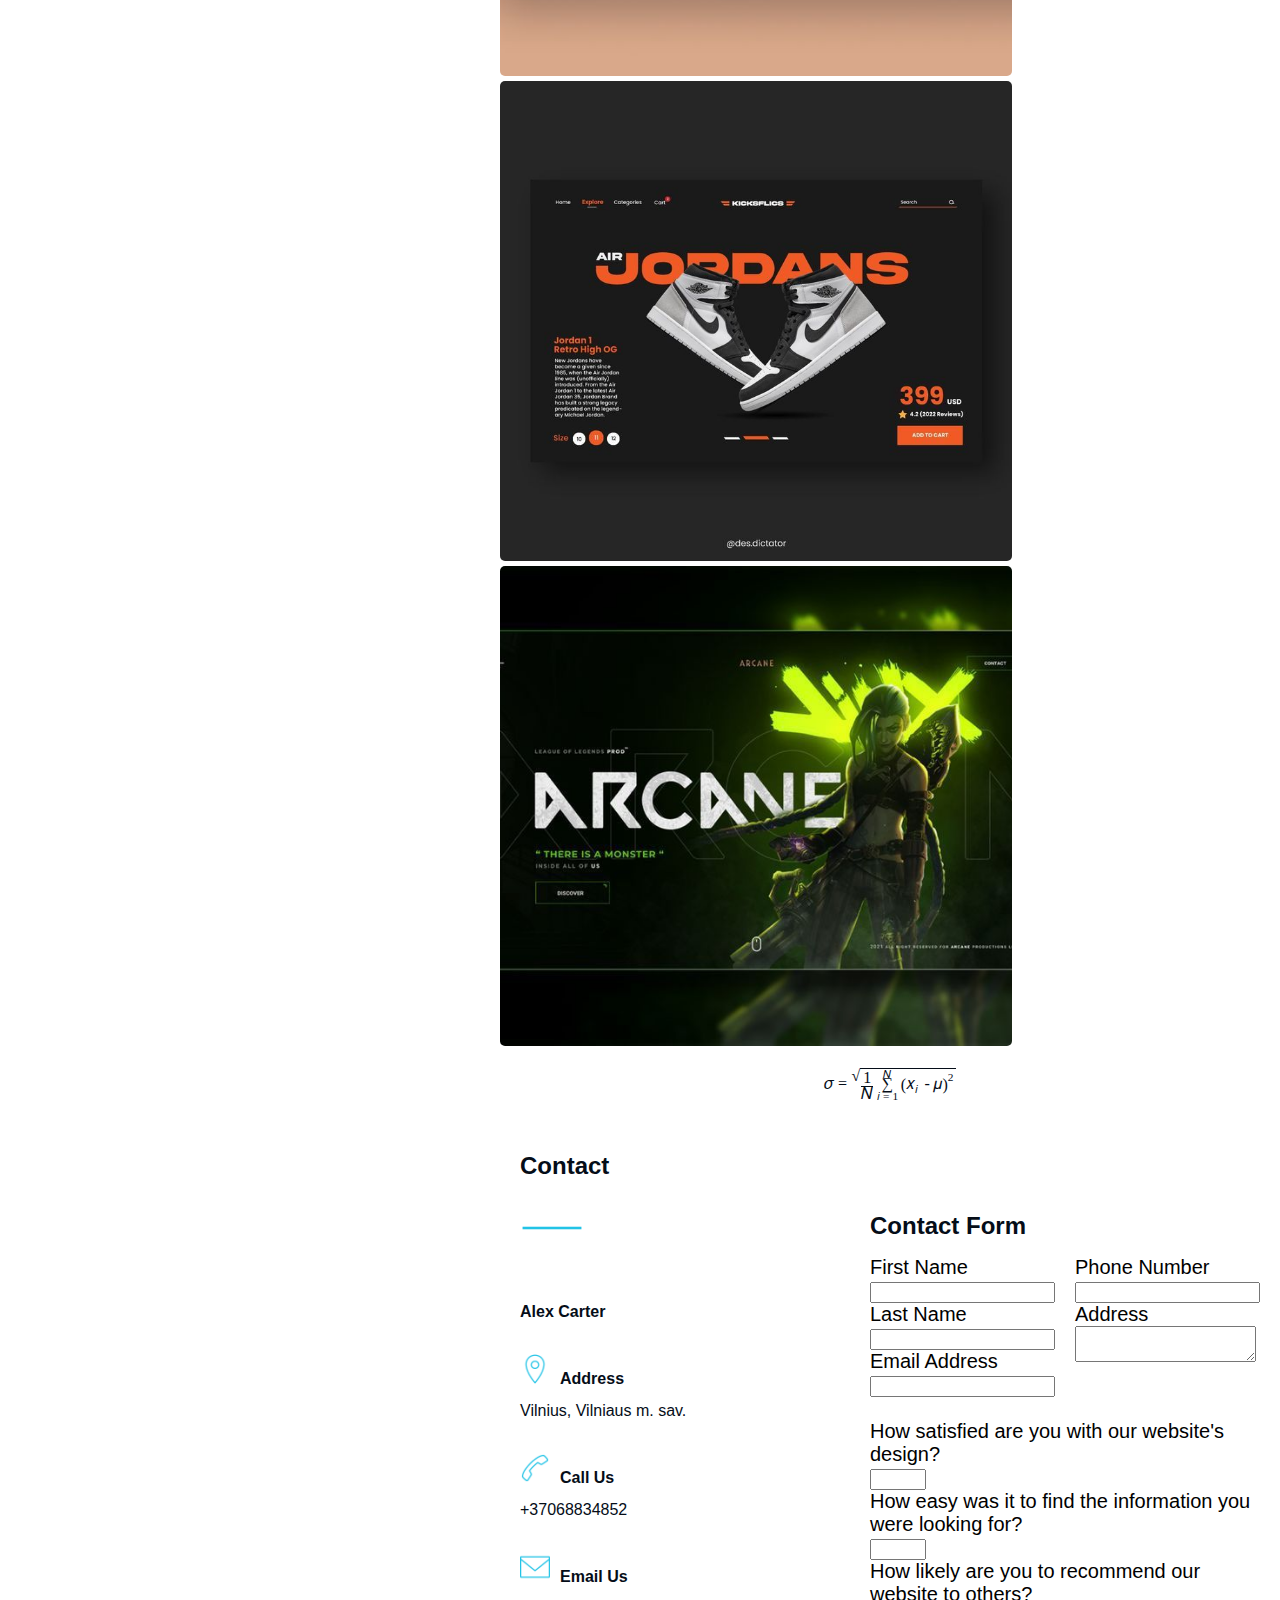
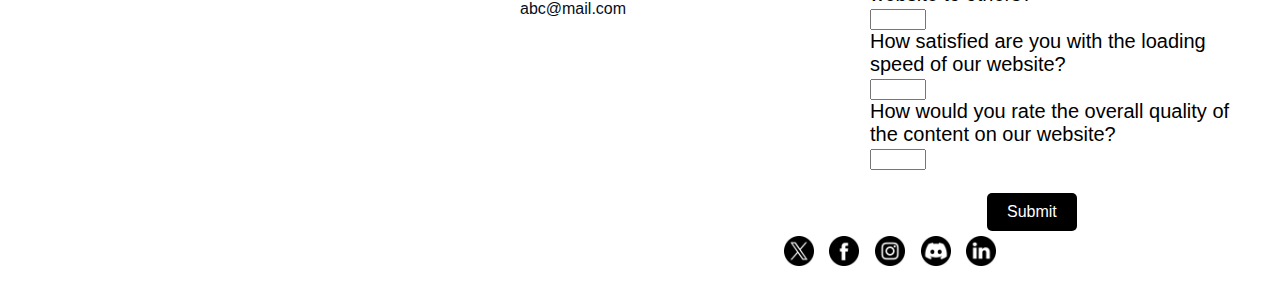
==== commit 75381109: "Add files via upload" ====
--- a/LAB10/index.html
+++ b/LAB10/index.html
@@ -12,8 +12,9 @@
         <div class="sidebar">
             <ul>
                 <li><img src="LB8_Photos/weblogo.jpg"
-                        style="width:160px;height:160px" class="web-logo"></li>
-                <p class="web-logo-text"><strong>Alex Carter</strong></p>
+                        style="width:160px;height:160px" alt="Weblogo" class="web-logo"></li>
+                        
+                <li><p class="web-logo-text"><strong>Alex Carter</strong></p></li>
                 <li><a href="#home"><img src="LB8_Photos/home.png" alt="Home"
                             class="sidebar-logo">Home</a></li>
                 <li><a href="#about-us"><img src="LB8_Photos/aboutus.png"
@@ -29,17 +30,17 @@
                             class="sidebar-logo">Services</a></li>
                 <li><a href="#contact"><img src="LB8_Photos/contact.png"
                             alt="Contact" class="sidebar-logo">Contact</a></li>
-                <div id="clock"></div>
+                <li><div id="clock"></div></li>
             </ul>
         </div>
         <div class="maincontent">
             <div id="home" class="Home"></div>
             <button id="scrollToTopBtn" title="Go to top"><img
-                    src="LB8_Photos/scroll.png" class="scroll"></button>
+                    src="LB8_Photos/scroll.png" alt="Top" class="scroll"></button>
             <div class="biography">
                 <section id="about-us" class="about-us">
                     <h1>About us</h1>
-                    <img src="LB8_Photos/line.png" class="line">
+                    <img src="LB8_Photos/line.png" alt="Line Decoration" class="line">
                     <p>To achieve true success, one must continually and
                         sincerely strive. A
                         person’s desires stem from what genuinely attracts and
@@ -66,18 +67,18 @@
                 <div class="info-box">
                     <div class="info">
                         <ul>
-                            <li><img src="LB8_Photos/infoarrow.png" class="info-arrow">Birthday: 5 June 2002</li>
-                            <li><img src="LB8_Photos/infoarrow.png" class="info-arrow">Website: www.webcoding.com</li>
-                            <li><img src="LB8_Photos/infoarrow.png" class="info-arrow">Phone: +37068924852</li>
-                            <li><img src="LB8_Photos/infoarrow.png" class="info-arrow">City: Vilnius</li>
+                            <li><img src="LB8_Photos/infoarrow.png" alt="Arrow Icon" class="info-arrow">Birthday: 5 June 2002</li>
+                            <li><img src="LB8_Photos/infoarrow.png" alt="Arrow Icon" class="info-arrow">Website: www.webcoding.com</li>
+                            <li><img src="LB8_Photos/infoarrow.png" alt="Arrow Icon" class="info-arrow">Phone: +37068924852</li>
+                            <li><img src="LB8_Photos/infoarrow.png" alt="Arrow Icon" class="info-arrow">City: Vilnius</li>
                             </ul>
                         </div>
                             <div class="info">
                         <ul>
-                            <li><img src="LB8_Photos/infoarrow.png" class="info-arrow">Age: 22</li>
-                            <li><img src="LB8_Photos/infoarrow.png" class="info-arrow">Degree: Senior</li>
-                            <li><img src="LB8_Photos/infoarrow.png" class="info-arrow">Email: abc@mail.com</li>
-                            <li><img src="LB8_Photos/infoarrow.png" class="info-arrow">Freelance: Available</li>
+                            <li><img src="LB8_Photos/infoarrow.png" alt="Arrow Icon" class="info-arrow">Age: 22</li>
+                            <li><img src="LB8_Photos/infoarrow.png" alt="Arrow Icon" class="info-arrow">Degree: Senior</li>
+                            <li><img src="LB8_Photos/infoarrow.png" alt="Arrow Icon" class="info-arrow">Email: abc@mail.com</li>
+                            <li><img src="LB8_Photos/infoarrow.png" alt="Arrow Icon" class="info-arrow">Freelance: Available</li>
                         </ul>
                     </div>
                 </div>
@@ -92,10 +93,10 @@
                 </section>
                 <table class="statistics">
                     <tr>
-                        <th><img src="LB8_Photos/happyclients.png" class="stat-photo">351</th>
-                        <th><img src="LB8_Photos/projects.png" class="stat-photo">620</th>
-                        <th><img src="LB8_Photos/hoursofsupport.png" class="stat-photo">1200</th>
-                        <th><img src="LB8_Photos/hardworkers.png" class="stat-photo">30</th>
+                        <th><img src="LB8_Photos/happyclients.png" alt="Happy Clients Icon" class="stat-photo">351</th>
+                        <th><img src="LB8_Photos/projects.png" alt="Projects Icon" class="stat-photo">620</th>
+                        <th><img src="LB8_Photos/hoursofsupport.png" alt="Hours of Support Icon" class="stat-photo">1200</th>
+                        <th><img src="LB8_Photos/hardworkers.png" alt="Hard Workers Icon" class="stat-photo">30</th>
                     </tr>
                     <tr>
                         <td>Happy Clients</td>
@@ -108,7 +109,7 @@
             <br>
             <div id="skills" class="skills">
                 <h2>Skills</h2>
-                <img src="LB8_Photos/line.png" class="line">
+                <img src="LB8_Photos/line.png" alt="Line Decoration" class="line">
                 <p>Essentially, it involves achieving something remarkable while
                     navigating challenges with determination and precision</p>
                 <div class="skills-container">
@@ -152,7 +153,7 @@
             </div>
             <div id="Resume" class="Resume">
                 <h1>Resume</h1>
-                <img src="LB8_Photos/line.png" class="line">
+                <img src="LB8_Photos/line.png" alt="Line" class="line">
                 <p>Facing challenges with resilience and honesty builds a
                     foundation of
                     trust and growth. Each step we take shapes a unique path,
@@ -162,7 +163,7 @@
             <div class="half-exp">
                     <h4>Summary</h4>
                 <div class="summary">
-                    <p style="color: gray"><img src="LB8_Photos/circle.png" class="circle-logo"><strong>ALEX CARTER</strong></p>
+                    <p style="color: gray"><img src="LB8_Photos/circle.png" alt="Circle" class="circle-logo"><strong>ALEX CARTER</strong></p>
                     <p><em>Innovative Graphic Designer with 3+ years of experience
                         specializing in
                         crafting compelling
@@ -177,7 +178,7 @@
                 </div>
                 <h4>Education</h4>
                 <div class="education">
-                <p style="color: gray"><img src="LB8_Photos/circle.png" class="circle-logo"><strong>MASTER OF FINE ARTS & GRAPHIC DESIGN</strong></p>
+                <p style="color: gray"><img src="LB8_Photos/circle.png" alt="Circle" class="circle-logo"><strong>MASTER OF FINE ARTS & GRAPHIC DESIGN</strong></p>
                 <p style="margin-left: 15px">2015-2016</p>
                 <p><em>California Institute of the Arts, Valencia, CA</em></p>
                 <p>Focus on advanced design concepts, user experience, and
@@ -185,7 +186,7 @@
                     storytelling. Thesis project explored the intersection of
                     art and
                     technology in modern advertising.</p>
-                <p style="color: gray"><img src="LB8_Photos/circle.png" class="circle-logo"><strong>BACHELOR OF FINE ARTS & GRAPHIC DESIGN</strong></p>
+                <p style="color: gray"><img src="LB8_Photos/circle.png" alt="Circle" class="circle-logo"><strong>BACHELOR OF FINE ARTS & GRAPHIC DESIGN</strong></p>
                 <p style="margin-left: 15px"><strong>2010-2014</strong></p>
                 <p><em>California Institute of the Arts, Valencia, CA</em></p>
                 <p>Emphasis on foundational graphic design principles,
@@ -197,7 +198,7 @@
                 <div class="half-exp">
                     <h4>Professional Experience</h4>
                     <div class="experience">
-                    <p style="color: gray"><img src="LB8_Photos/circle.png" class="circle-logo"><strong>SENIOR GRAPHIC DESIGN SPECIALIST</strong></p>
+                    <p style="color: gray"><img src="LB8_Photos/circle.png" alt="Circle" class="circle-logo"><strong>SENIOR GRAPHIC DESIGN SPECIALIST</strong></p>
                     <p style="margin-left: 15px"><strong>2019-Present</strong></p>
                     <p><em>Lumina Creative, Chicago, IL</em></p>
                     <ul>
@@ -215,7 +216,7 @@
                             to $25,000.</li>
                     </ul>
                 
-                    <p style="color: gray"><img src="LB8_Photos/circle.png" class="circle-logo"><strong>GRAPHIC DESIGN SPECIALIST</strong></p>
+                    <p style="color: gray"><img src="LB8_Photos/circle.png" alt="Circle" class="circle-logo"><strong>GRAPHIC DESIGN SPECIALIST</strong></p>
                     <p style="margin-left: 15px"><strong>2017-2018</strong></p>
                     <p><em>BrightPath Advertising, Denver, CO</em></p>
                     <ul>
@@ -248,7 +249,7 @@
             </div>
             <div id="portfolio" class="portfolio">
                 <h1>Portfolio</h1>
-                <img src="LB8_Photos/line.png" class="line">
+                <img src="LB8_Photos/line.png" alt="Line" class="line">
                 <p>Great burdens are borne with dignity. Certain duties arise
                     from
                     obligations that lead to unexpected challenges. Stand firm
@@ -316,53 +317,70 @@
                 </math>
             </p>
             <footer id="contact">
-                <div class="contacts">
-                <div class="contact-form">
                 <h1 style="text-align: left;">Contact</h1>
-                <img src="LB8_Photos/line.png" style="float: left;" class="line">
+                <div class="cq">
+            <div class="contact-questions">
+                <img src="LB8_Photos/line.png" style="float: left;" alt="Line" class="line">
                 <p style="margin-top: 100px;"><strong>Alex Carter</strong></p>
-                <p><img src="LB8_Photos/address.png" class="contact-logo"><strong>Address<br></strong> Vilnius, Vilniaus m. sav.</p>
-                <p><img src="LB8_Photos/call.png" class="contact-logo"><strong>Call Us<br></strong> +37068834852</p>
-                <p><img src="LB8_Photos/email.png" class="contact-logo"><strong>Email Us<br></strong> abc@mail.com</p>
-            </div>
-                <div class="contact-form">
-                    <form id="contact-forms">
-                    <label for="Name"> Name</label><br> 
-                    <input type="text" id="name" name="name" required><br>
-                    <label for="Surname"> Surname</label><br>
-                    <input type="text" id="surname" surname="surname" required><br>
-                    <label for="Email"> Email</label><br>
-                    <input type="email" id="email" email="email" required><br>
-                    <label for="Phone"> Phone Number</label><br>
-                    <input type="tel" id="phone" phone="phone" required><br>
-                    <label for="Address"> Address</label><br>
-                    <input type="text" id="address" address="address" required><br>
-                    <label for="q1"> Klausimas1</label><br>
-                    <input type="number" id="q1" q1="q1" min="1" max="10" required><br>
-                    <label for="q2"> Klausimas2</label><br>
-                    <input type="number" id="q2" q2="q2" min="1" max="10"  required><br>
-                    <label for="q3"> Klausimas3</label><br>
-                    <input type="number" id="q3" q3="q3" min="1" max="10"  required><br>
-                    <label for="q4"> Klausimas4</label><br>
-                    <input type="number" id="q4" q4="q4" min="1" max="10"  required><br>
-                    <label for="q5"> Klausimas5</label><br>
-                    <input type="number" id="q5" q5="q5" min="1" max="10"  required><br>
-                    <button type="button" id="saveButton">Send Message</button>
-                </form>
-                <div id="result"></div>
-                </div>
-            </div>
-                <div class="socials" style="text-align: center;">
-                <a href="https://twitter.com"><img src="LB8_Photos/X.png"
+                <p><img src="LB8_Photos/address.png" alt="Logo" class="contact-logo"><strong>Address<br></strong> Vilnius, Vilniaus m. sav.</p>
+                <p><img src="LB8_Photos/call.png" alt="Logo" class="contact-logo"><strong>Call Us<br></strong> +37068834852</p>
+                <p><img src="LB8_Photos/email.png" alt="Logo" class="contact-logo"><strong>Email Us<br></strong> abc@mail.com</p>
+            </div>
+            <div class="contact-questions">
+                    <h1>Contact Form</h1>
+                    <form id="contactForm">
+                            <div class="halfInfo">
+                                <div class="sName">
+                                    <label for="name">First Name</label><br>
+                                    <input type="text" id="name" required><br>
+                            
+                                    <label for="surname">Last Name</label><br>
+                                    <input type="text" id="surname" required><br>
+                        
+                                    <label for="email">Email Address</label><br>
+                                    <input type="email" id="email" required><br>
+                                </div>
+                            <div class="adrNumber">
+                                    <label for="phone">Phone Number</label><br>
+                                    <input type="tel" id="phone" required><br>
+                            
+                                    <label for="address">Address</label><br>
+                                    <textarea id="address" required></textarea><br>
+                            </div>
+                        </div><br>
+                                    <label for="question1">How satisfied are you with our website's design?</label><br>
+                                    <input type="number" id="question1" min="1" max="10" required><br>
+                            
+                                    <label for="question2">How easy was it to find the information you were looking for? </label><br>
+                                    <input type="number" id="question2" min="1" max="10" required><br>
+                            
+                                    <label for="question3">How likely are you to recommend our website to others? </label><br>
+                                    <input type="number" id="question3" min="1" max="10" required><br>
+                            
+                                    <label for="question4">How satisfied are you with the loading speed of our website?</label><br>
+                                    <input type="number" id="question4" min="1" max="10" required><br>
+                            
+                                    <label for="question5">How would you rate the overall quality of the content on our website?</label><br>
+                                    <input type="number" id="question5" min="1" max="10" required><br>
+                            
+                                    <br><button type="button" id="submitButton">Submit</button><br>
+                                </form>
+                                <div class="result" id="result" style="display: none;"></div>
+
+            </div>
+        </div>
+
+                <div class="contact-icons">
+                <a href="https://twitter.com"><img src="LB8_Photos/X.png" alt="X"
                         class="logo"></a>
                 <a href="https://facebook.com"><img
-                        src="LB8_Photos/facebook.png" class="logo"></a>
+                        src="LB8_Photos/facebook.png" alt="Facebook" class="logo"></a>
                 <a href="https://www.instagram.com"><img
-                        src="LB8_Photos/instagram.png" class="logo"></a>
-                <a href="https://discord.com"><img src="LB8_Photos/discord.png"
+                        src="LB8_Photos/instagram.png" alt="Instagram" class="logo"></a>
+                <a href="https://discord.com"><img src="LB8_Photos/discord.png" alt="Discord"
                         class="logo"></a>
                 <a href="https://www.linkedin.com"><img
-                        src="LB8_Photos/linkedin.png" class="logo"></a>
+                        src="LB8_Photos/linkedin.png" alt="Linkedin" class="logo"></a>
                     </div>
             </footer>
         </div>
--- a/LAB10/styles.css
+++ b/LAB10/styles.css
@@ -3,20 +3,11 @@
     gap: 20px;
 }
 
-.info-group {
+.info{
     flex: 1; 
 }
 .info-box ul {
     list-style-type: none; 
-}
-
-.contacts {
-    display: flex;
-    gap: 20px;
-}
-
-.contact-form {
-    flex: 1;
 }
 
 .info-arrow {
@@ -212,7 +203,7 @@
     font-size: 30px;
     font-weight: bold;
     text-align: center;
-    margin: 60% 20% 0 0; 
+    margin: 120% 20% 0 0; 
     color: #fff;
 }
 
@@ -298,3 +289,36 @@
     height: 20px;
     margin-right: 10px;
 }
+
+.contact-icons {
+    text-align: center;
+}
+
+.cq {
+    display: flex;
+    gap: 20px;
+}
+
+.contact-questions {
+    flex: 1;
+}
+
+.halfInfo {
+    display: flex;
+    gap: 20px;
+}
+
+.adrNumber, .sName {
+    flex: 1;
+}
+
+#submitButton {
+    margin-left:30%;
+}
+
+.error {
+    color: red;
+}
+.average {
+    font-weight: bold;
+}